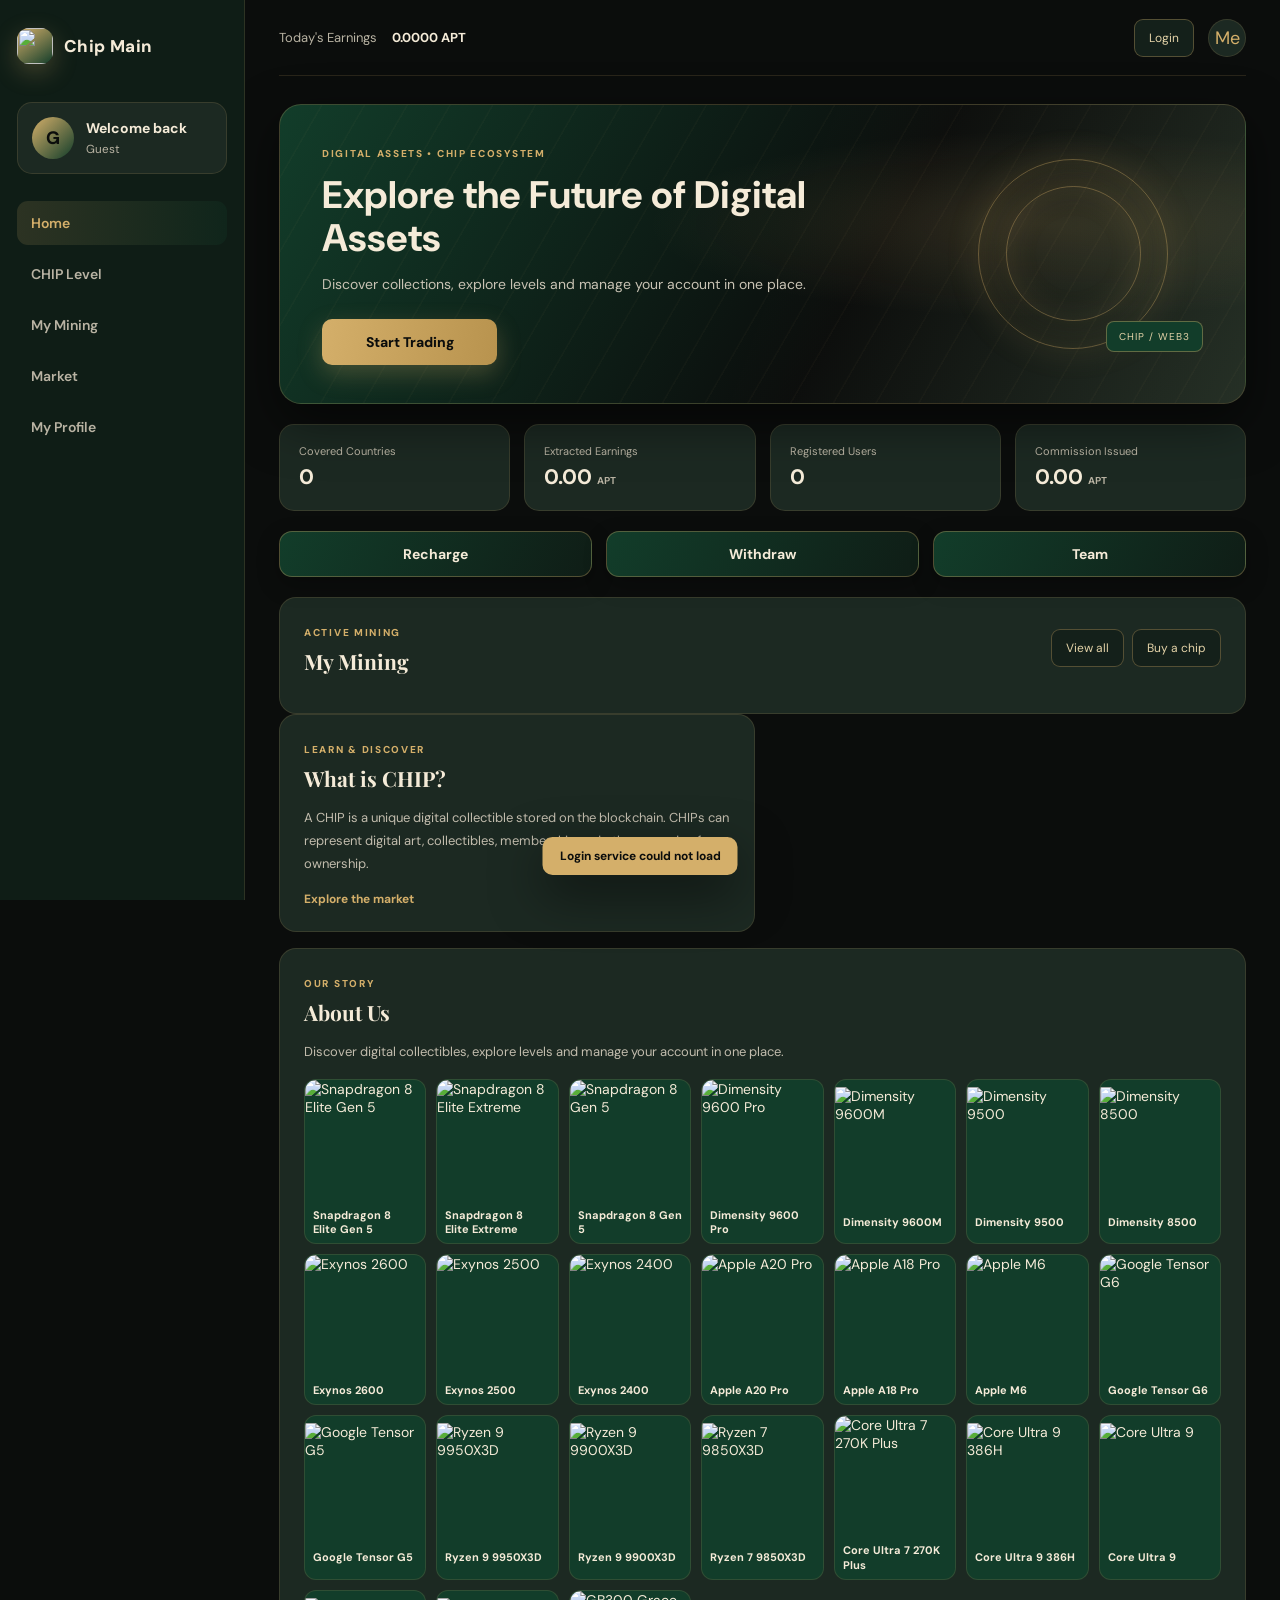
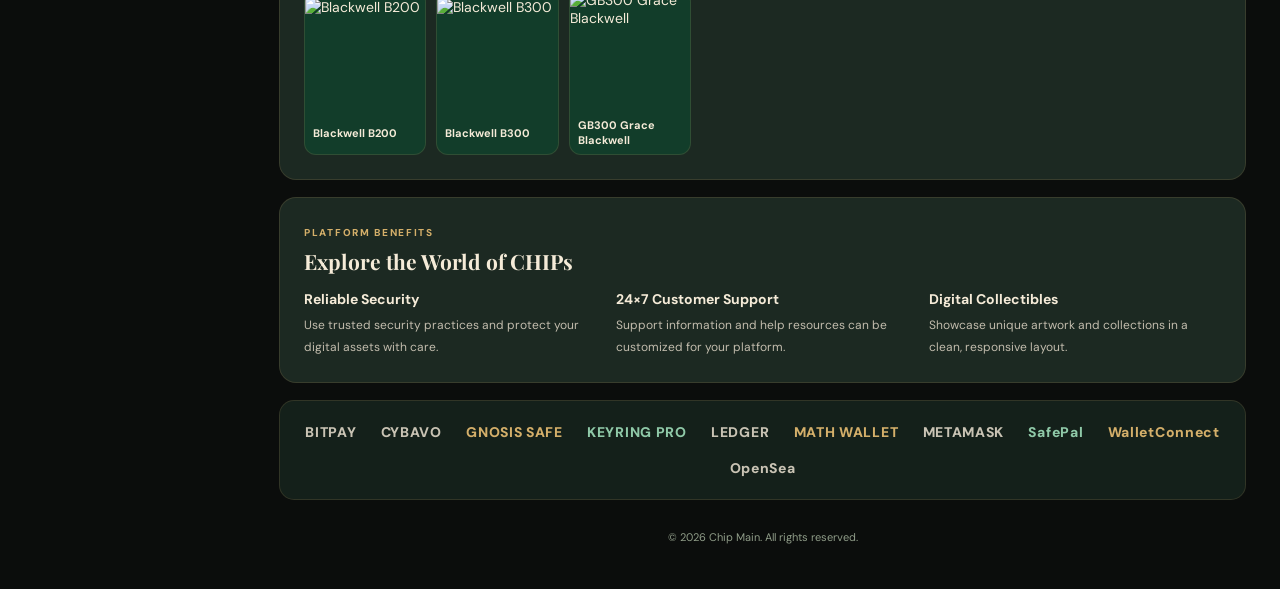
==== index.html @ ab49018a "Add files via upload" ====
<!DOCTYPE html>
<html lang="en">
<head>
  <meta charset="UTF-8">
  <meta name="viewport" content="width=device-width, initial-scale=1.0">
  <meta name="theme-color" content="#0B0D0C">
  <title>Chip Main — Chip Dashboard</title>
  <link rel="icon" type="image/jpeg" href="assets/logo.jpg">
  <link rel="apple-touch-icon" href="assets/logo.jpg">
  <link rel="stylesheet" href="style.css">
</head>
<body>
  <div id="loginView" class="login-screen hidden">
    <button class="theme-toggle" id="closeLogin" aria-label="Close" style="width:auto;padding:0 16px;font-size:14px;font-weight:700">Close</button>
    <div class="login-card">
      <div class="brand-mark"><img src="assets/logo.jpg" alt="Chip Main"></div>
      <p class="eyebrow">WELCOME TO</p>
      <h1>Chip Main</h1>
      <p class="login-subtitle" id="authSubtitle">Sign in to continue</p>
      <p id="authMsg" class="auth-msg"></p>
      <div class="auth-tabs"><button type="button" class="auth-tab active" data-auth="email">Email</button><button type="button" class="auth-tab" data-auth="phone">Phone</button></div>
      <label class="field" id="refField" hidden><input id="refCode" placeholder="Referral code (required to sign up)" maxlength="12" autocapitalize="characters" autocomplete="off"></label>
      <form id="emailForm">
        <label class="field" id="nameField" hidden><input id="regName" placeholder="Your name" autocomplete="name" maxlength="40"></label>
        <label class="field"><input id="email" type="email" placeholder="Email" autocomplete="email" required></label>
        <label class="field"><input id="password" type="password" placeholder="Password" autocomplete="current-password" minlength="6" required><button type="button" class="show-pass" id="showPass">Show</button></label>
        <div class="login-options"><label><input type="checkbox" id="remember" checked> Remember Me</label><a href="#" id="forgotLink">Forgot Password?</a></div>
        <button class="login-submit" type="submit" id="emailSubmit">Login</button>
        <p class="auth-switch"><span id="switchText">New here?</span> <a href="#" id="switchMode">Create account</a></p>
      </form>
      <form id="phoneForm" class="hidden">
        <label class="field"><input id="phone" type="tel" placeholder="+8801XXXXXXXXX" autocomplete="tel" required></label>
        <label class="field hidden" id="codeField"><input id="otp" inputmode="numeric" maxlength="6" placeholder="6-digit code" autocomplete="one-time-code"></label>
        <button class="login-submit" type="submit" id="phoneSubmit">Send Code</button>
      </form>
      <div id="recaptcha"></div>
      <div class="or-line"><span>OR CONTINUE WITH</span></div>
      <div class="social-login"><button type="button" id="googleBtn" aria-label="Continue with Google" style="width:auto;padding:0 22px">G &nbsp;Google</button></div>
      <p class="login-footer">CHIPS • COMPANIES • TECH NEWS</p>
    </div>
  </div>

  <div id="app" class="app-shell">
    <aside class="sidebar">
      <a class="side-brand" href="#" data-page="home"><span class="brand-icon"><img src="assets/logo.jpg" alt=""></span><span data-edit="brand">Chip Main</span></a>
      <div class="side-user"><div class="avatar">A</div><div><b>Welcome back</b><small id="sideUser">Member</small></div></div>
      <nav class="side-nav">
        <button class="nav-link active" data-page="home">Home</button>
        <button class="nav-link" data-page="levels">CHIP Level</button>
        <button class="nav-link" data-page="mining">My Mining</button>
        <button class="nav-link" data-page="market">Market</button>
        <button class="nav-link" data-page="profile">My Profile</button>
        <button class="nav-link hidden" id="sideLogout">Log Out</button>
      </nav>
    </aside>

    <main class="main-area">
      <header class="topbar">
        <div class="mobile-brand"><span class="brand-icon"><img src="assets/logo.jpg" alt=""></span><b data-edit="brand">Chip Main</b></div>
        <div class="top-earning">Today's Earnings <strong id="topEarnings">0.0000 APT</strong></div>
        <div class="top-actions"><button class="outline-btn" id="topLogin">Login</button><button class="outline-btn hidden" id="topLogout">Logout</button><button class="icon-btn" id="topProfile" title="Profile">Me</button></div>
      </header>

      <section class="page active" id="page-home">
        <div class="hero-banner">
          <div class="hero-copy"><span class="eyebrow">DIGITAL ASSETS • CHIP ECOSYSTEM</span><h1 data-edit="heroTitle">Explore the Future of Digital Assets</h1><p data-edit="heroText">Discover collections, explore levels and manage your dashboard in one place.</p><button class="primary-btn" data-go="levels">Start Trading</button></div>
          <div class="hero-art"><div class="orb orb-one"></div><div class="orb orb-two"></div><span class="float-tag">CHIP / WEB3</span></div>
        </div>

        <div class="stats-grid">
          <article class="stat-card"><div><small>Covered Countries</small><strong data-edit="countries">0</strong></div></article>
          <article class="stat-card"><div><small>Extracted Earnings</small><strong>0.00 <small>APT</small></strong></div></article>
          <article class="stat-card"><div><small>Registered Users</small><strong data-edit="registered">0</strong></div></article>
          <article class="stat-card"><div><small>Commission Issued</small><strong>0.00 <small>APT</small></strong></div></article>
        </div>

        <div class="quick-actions">
          <button class="action-card" data-action="Recharge"><b>Recharge</b></button>
          <button class="action-card" data-action="Withdraw"><b>Withdraw</b></button>
          <button class="action-card" data-go="profile"><b>Team</b></button>
        </div>

        <div class="content-card"><div class="section-heading"><div><span class="eyebrow">ACTIVE MINING</span><h2>My Mining</h2></div><div style="display:flex;gap:8px"><button class="outline-btn" data-go="mining">View all</button><button class="outline-btn" data-go="levels">Buy a chip</button></div></div><div id="miningList" class="req-list"></div></div>

        <div class="info-grid">
          <article class="content-card"><div class="section-heading"><div><span class="eyebrow">LEARN & DISCOVER</span><h2>What is CHIP?</h2></div></div><p>A CHIP is a unique digital collectible stored on the blockchain. CHIPs can represent digital art, collectibles, membership and other records of ownership.</p><a class="text-link" href="#market" data-go="market">Explore the market</a></article>
          <article class="content-card about-card"><div class="section-heading"><div><span class="eyebrow">OUR STORY</span><h2>About Us</h2></div></div><p data-edit="aboutText">Discover digital collectibles, explore levels and manage your account in one place.</p><div class="chip-grid" id="chipGrid"></div></article>
        </div>

        <section class="content-card feature-section"><div class="section-heading"><div><span class="eyebrow">PLATFORM BENEFITS</span><h2>Explore the World of CHIPs</h2></div></div><div class="feature-grid"><div class="feature-item"><div><h3>Reliable Security</h3><p>Use trusted security practices and protect your digital assets with care.</p></div></div><div class="feature-item"><div><h3>24×7 Customer Support</h3><p>Support information and help resources can be customized for your platform.</p></div></div><div class="feature-item"><div><h3>Digital Collectibles</h3><p>Showcase unique artwork and collections in a clean, responsive layout.</p></div></div></div></section>
        <div class="partner-strip"><span>BITPAY</span><span>CYBAVO</span><span>GNOSIS SAFE</span><span>KEYRING PRO</span><span>LEDGER</span><span>MATH WALLET</span><span>METAMASK</span><span>SafePal</span><span>WalletConnect</span><span>OpenSea</span></div>
      </section>

      <section class="page" id="page-levels">
        <div class="page-title"><div><span class="eyebrow">COLLECT • UPGRADE • EXPLORE</span><h1>CHIP Level</h1></div><button class="outline-btn" id="copyAccount">Copy Account ID</button></div>
        <div class="balance-row"><div><small>Account Total</small><strong data-bind="total">0.00</strong><em>APT</em></div><div><small>Frozen Amount</small><strong data-bind="frozen">0.00</strong><em>APT</em></div><div><small>Today's Earnings</small><strong data-bind="todayEarnings">0.0000</strong><em>APT</em></div></div>
        <div class="level-list" id="levelList">
          <article class="level-card"><div class="level-info"><h2>Level 1</h2><p>Normal • 30.00 – 499.99 APT</p><a href="#" data-level="1">Click to enter</a></div></article>
          <article class="level-card"><div class="level-info"><h2>Level 2</h2><p>Rare • 500.00 – 4,999.99 APT</p><a href="#" data-level="2">Click to enter</a></div></article>
          <article class="level-card"><div class="level-info"><h2>Level 3</h2><p>Epic • 5,000.00 – 49,999.99 APT</p><a href="#" data-level="3">Click to enter</a></div></article>
          <article class="level-card"><div class="level-info"><h2>Level 4</h2><p>Mythic • 50,000.00 – 499,999.99 APT</p><a href="#" data-level="4">Click to enter</a></div></article>
          <article class="level-card"><div class="level-info"><h2>Level 5</h2><p>Legend • 500,000.00 – 99,999,999.99 APT</p><a href="#" data-level="5">Click to enter</a></div></article>
        </div>
      </section>

      <section class="page" id="page-level">
        <div class="page-title"><div><span class="eyebrow" id="levelEyebrow">CHIP LEVEL</span><h1 id="levelTitle">Level</h1></div><button class="outline-btn" id="levelBack">Back</button></div>
        <div class="content-card level-brief" id="levelBrief"></div>
        <div class="level-items" id="levelItems"></div>
      </section>

      <section class="page" id="page-item">
        <div class="page-title"><div><span class="eyebrow">CHIP DETAILS</span><h1 id="itemTitle">Item</h1></div><button class="outline-btn" id="itemBack">Back</button></div>
        <div id="itemBody"></div>
      </section>

      <section class="page" id="page-market">
        <div class="page-title"><div><span class="eyebrow">DISCOVER COLLECTIONS</span><h1>Chip Market</h1></div></div>
        <div class="market-tabs"><button class="tab-btn selected" data-tab="ranking">Overall Ranking</button><button class="tab-btn" data-tab="favorites">My Favorites <span id="favCount">0</span></button></div>
        <div class="table-wrap"><table><thead><tr><th>Rank</th><th>Chip</th><th>Name / Company</th><th>Category</th><th></th></tr></thead><tbody id="marketRows"></tbody></table></div>
      </section>

      <section class="page" id="page-tasks">
        <div class="page-title"><div><span class="eyebrow">DAILY ACTIVITY</span><h1>Tasks</h1></div></div>
        <div class="content-card task-summary"><div><small>Completed Tasks</small><strong id="taskCount">0 / 4</strong></div><div class="task-progress"><span id="taskProgress"></span></div></div>
        <div class="task-list">
          <article class="task-item"><div><b>Daily Check-in</b><small>Visit the platform today</small></div><button data-task="0">Claim</button></article>
          <article class="task-item"><div><b>Explore the Market</b><small>Browse CHIP collections</small></div><button data-task="1">Claim</button></article>
          <article class="task-item"><div><b>Invite a Friend</b><small>Share your referral page</small></div><button data-task="2">Claim</button></article>
          <article class="task-item"><div><b>Explore CHIP Levels</b><small>View available level cards</small></div><button data-task="3">Claim</button></article>
        </div>
      </section>

      <section class="page" id="page-withdraw">
        <div class="page-title"><div><span class="eyebrow">ACCOUNT ACTION</span><h1>Withdraw</h1></div></div>
        <p class="kyc-notice hidden" data-kyc-notice>Identity verification is required to recharge, withdraw, trade and use referrals. <a href="#" data-action="Verify">Verify now</a></p>
        <div class="content-card withdraw-card">
          <div class="withdraw-balance"><small>Withdrawable (profit)</small><strong><span data-bind="withdrawable">0.00</span> <em>APT</em></strong></div>
          <div class="balance-row" style="margin:14px 0 4px">
            <div><small>Recharge Amount</small><strong data-bind="recharge">0.00</strong><em>APT</em></div>
            <div><small>Withdraw Amount</small><strong data-bind="withdrawn">0.00</strong><em>APT</em></div>
            <div><small>Total Balance</small><strong data-bind="balance">0.00</strong><em>APT</em></div>
          </div>
          <label class="form-label">Amount (APT)</label>
          <div class="share-pick" id="wdPresets">
            <button type="button" class="share-opt" data-wd="10">10</button>
            <button type="button" class="share-opt" data-wd="30">30</button>
            <button type="button" class="share-opt" data-wd="50">50</button>
            <button type="button" class="share-opt" data-wd="100">100</button>
            <button type="button" class="share-opt" data-wd="200">200</button>
            <button type="button" class="share-opt" data-wd="500">500</button>
          </div>
          <label class="form-label">Payout method</label>
          <div class="term-pick two" id="wdMethods">
            <button type="button" class="term-opt selected" data-wd-method="instant"><b>Instant</b><small>3–5 hours • 15% fee</small></button>
            <button type="button" class="term-opt" data-wd-method="working"><b>Working Day</b><small>15 days • 7% fee</small></button>
          </div>
          <div class="wd-summary" id="wdSummary"></div>
          <label class="form-label" for="withdrawAddress">Wallet address</label>
          <input class="standard-input" id="withdrawAddress" type="text" placeholder="Enter wallet address">
          <label class="form-label" for="withdrawPin">Payment password</label>
          <input class="standard-input" id="withdrawPin" type="password" inputmode="numeric" maxlength="6" placeholder="Payment password">
          <button class="primary-btn full-btn" id="withdrawPreview">Submit Withdrawal Request</button>
          <p class="form-hint" id="withdrawHint">Withdrawals are reviewed before they are sent.</p>
        </div>
        <div class="content-card" style="margin-top:14px"><h2>Recent Requests</h2><div id="withdrawList" class="req-list"></div></div>
      </section>

      <section class="page" id="page-friends">
        <div class="page-title"><div><span class="eyebrow">COMMUNITY</span><h1>Friends</h1></div></div>
        <p class="kyc-notice hidden" data-kyc-notice>Identity verification is required to recharge, withdraw, trade and use referrals. <a href="#" data-action="Verify">Verify now</a></p>
        <div class="content-card referral-card"><h2>Invite your friends</h2><p>Share your referral code and keep your community connected.</p><div class="referral-code"><strong id="referralCode">—</strong><button id="copyReferral">Copy</button></div></div>
        <div class="stats-grid friends-stats"><article class="stat-card"><div><small>Total Friends</small><strong data-bind="friendCount">0</strong></div></article><article class="stat-card"><div><small>Team Revenue</small><strong><span data-bind="inviteRevenue">0.00</span> <small>APT</small></strong></div></article></div>
        <div class="content-card"><h2>My Team</h2><div id="teamList" class="req-list"></div></div>
      </section>

      <section class="page" id="page-profile">
        <div class="page-title"><div><span class="eyebrow">ACCOUNT CENTER</span><h1>My Profile</h1></div><button class="outline-btn" data-action="Edit Profile">Edit Profile</button></div>
        <div class="profile-banner"><div class="profile-avatar">A</div><div><h2 id="profileName">Chip Main</h2><p>Member ID: <b id="accountId">—</b> <button class="copy-mini" id="copyId">Copy</button></p><span class="member-tag" id="memberTag">UNVERIFIED</span></div></div>
        <div class="profile-balance"><div><small>Total Funds</small><strong><span data-bind="total">0.00</span> <em>APT</em></strong></div><div><small>Available Amount</small><strong><span data-bind="withdrawable">0.00</span> <em>APT</em></strong></div><div><small>Frozen Amount</small><strong><span data-bind="frozen">0.00</span> <em>APT</em></strong></div></div>
        <div class="revenue-grid"><div class="revenue-card pink"><small>Total Revenue</small><strong><span data-bind="totalRevenue">0.00</span> APT</strong></div><div class="revenue-card blue"><small>Invitation Revenue</small><strong><span data-bind="inviteRevenue">0.00</span> APT</strong></div><div class="revenue-card violet"><small>Today's Earnings</small><strong><span data-bind="todayEarnings">0.0000</span> APT</strong></div><div class="revenue-card teal"><small>CHIPs are continuously earning</small><strong>0 CHIPs</strong></div></div>
        <div class="profile-menu">
          <button data-action="Verify" id="verifyBtn">Verify Identity <small class="vtag none" id="verifyTag">Not verified</small></button>
          <button id="loginBtn">Login / Sign Up</button>
          <button id="logoutBtn" class="hidden">Log Out</button>
          <button data-action="History">History</button>
          <button data-action="Spin the Wheel">Spin the Wheel</button><button data-action="Sign In Task">Sign In Task</button><button data-action="Points Mall">Points Mall</button><button data-action="Announcement">Announcement</button><button data-action="Shipping Address">Shipping Address</button><button data-action="Language">Language</button><button data-action="Recommend & Share">Recommend & Share</button><button data-action="Team">Team</button><button data-action="Message">Message</button><button data-action="Change Password">Change Password</button><button data-action="Change Payment Password">Change Payment Password</button>
        </div>
      </section>
      <section class="page" id="page-chip">
        <div class="page-title"><div><span class="eyebrow">CHIP DETAILS</span><h1 id="chipTitle">Chip</h1></div><button class="outline-btn" id="chipBack">Back</button></div>
        <div class="content-card chip-detail" id="chipDetail"></div>
      </section>
      <section class="page" id="page-mining">
        <div class="page-title"><div><span class="eyebrow">SHARES • MINING • PROGRESS</span><h1>My Mining</h1></div><button class="outline-btn" data-go="levels">Buy shares</button></div>
        <div class="mine-stats stats-grid"><article class="stat-card"><div><small>Active</small><strong id="mineActive">0</strong></div></article><article class="stat-card"><div><small>Total Shares</small><strong id="mineShares">0.00</strong></div></article><article class="stat-card"><div><small>Total Profit</small><strong><span id="mineProfit">0.00</span> <small>APT</small></strong></div></article></div>
        <div id="miningPageList" class="req-list"></div>
      </section>
      <section class="page" id="page-history">
        <div class="page-title"><div><span class="eyebrow">ACCOUNT ACTIVITY</span><h1>History</h1></div></div>
        <div class="market-tabs">
          <button class="tab-btn selected" data-hist="recharge">Recharge</button>
          <button class="tab-btn" data-hist="profit">Profit</button>
          <button class="tab-btn" data-hist="withdraw">Withdraw</button>
          <button class="tab-btn" data-hist="others">Others</button>
        </div>
        <div class="content-card" style="border-radius:0 0 14px 14px"><div id="historyList" class="req-list"></div></div>
      </section>
      <footer class="site-footer">© <span id="year"></span> <span data-edit="brand">Chip Main</span>. All rights reserved.</footer>
    </main>
  </div>

  <nav class="mobile-nav">
    <button class="active" data-page="home"><i data-lucide="pickaxe"></i><small>Mining</small></button>
    <button data-page="withdraw"><i data-lucide="wallet"></i><small>Withdraw</small></button>
    <button data-page="friends"><i data-lucide="users"></i><small>Friends</small></button>
    <button data-page="market"><i data-lucide="trophy"></i><small>Rank</small></button>
    <button data-page="profile"><i data-lucide="user-round"></i><small>Profile</small></button>
  </nav>
  <div id="sheet" class="sheet hidden"><div class="sheet-card"><div class="sheet-head"><h2 id="sheetTitle"></h2><button id="sheetClose" aria-label="Close" style="width:auto;padding:0 12px;font-size:12px;font-weight:700">Close</button></div><div id="sheetBody"></div></div></div>
  <div id="toast" class="toast"></div>
  <script src="https://unpkg.com/lucide@0.468.0/dist/umd/lucide.min.js"></script>
  <script type="module" src="app.js"></script>
</body>
</html>
---- style.css ----
@import url('https://fonts.googleapis.com/css2?family=DM+Sans:wght@400;500;600;700;800&family=Playfair+Display:wght@600;700;800&display=swap');
:root{--bg:#0B0D0C;--panel:#1C2922;--panel2:#123D2A;--line:rgba(212,175,106,.15);--text:#F5EBD8;--muted:#b9b3a3;--cyan:#D4AF6A;--blue:#D4AF6A;--purple:#D4AF6A;--gold:#D4AF6A;--gold2:#b8934e;--cream:#F5EBD8;--sand:#E8E2D5;--shadow:0 18px 50px rgba(0,0,0,.5)}
*{box-sizing:border-box}html{scroll-behavior:smooth}body{margin:0;background:var(--bg);color:var(--text);font-family:'DM Sans',Arial,sans-serif;font-size:14px}button,input{font:inherit}button{cursor:pointer;color:inherit}.hidden{display:none!important}.app-shell{min-height:100vh}.sidebar{position:fixed;inset:0 auto 0 0;width:245px;background:#0F1D16;border-right:1px solid var(--line);padding:28px 17px;display:flex;flex-direction:column;z-index:10}.side-brand,.mobile-brand{display:flex;align-items:center;gap:11px;font-weight:800;font-size:17px;letter-spacing:.4px;text-decoration:none;color:#F5EBD8}.brand-icon{width:36px;height:36px;border-radius:12px;display:grid;place-items:center;background:linear-gradient(145deg,#D4AF6A,#123D2A);box-shadow:0 8px 24px #d4af6a44;font-size:21px;color:#0B0D0C}.side-user{display:flex;align-items:center;gap:12px;margin:38px 0 27px;padding:14px;background:var(--panel);border:1px solid var(--line);border-radius:15px}.avatar,.profile-avatar{width:42px;height:42px;display:grid;place-items:center;border-radius:50%;background:linear-gradient(135deg,#D4AF6A,#123D2A);font-size:18px;font-weight:800;color:#0B0D0C}.side-user b,.side-user small{display:block}.side-user small{color:var(--muted);margin-top:4px}.side-nav{display:grid;gap:7px}.nav-link{border:0;background:transparent;text-align:left;padding:13px 14px;border-radius:11px;color:var(--muted);display:flex;align-items:center;gap:13px;font-weight:600}.nav-link span{font-size:21px;width:24px;text-align:center}.nav-link.active,.nav-link:hover{background:linear-gradient(90deg,#d4af6a26,#123d2a40);color:#D4AF6A}.sidebar-bottom{margin-top:auto;color:#8f9c88;font-size:12px;padding:14px 5px}.status-dot{display:inline-block;width:8px;height:8px;border-radius:50%;background:#28d99b;margin-right:7px;box-shadow:0 0 12px #28d99b}
.main-area{margin-left:245px;min-height:100vh;padding:0 34px 35px;max-width:1600px}.topbar{height:76px;display:flex;align-items:center;justify-content:space-between;border-bottom:1px solid var(--line);margin-bottom:28px}.top-earning{color:var(--muted);font-size:13px}.top-earning strong{color:#F5EBD8;margin-left:12px}.top-actions{display:flex;align-items:center;gap:14px}.demo-pill,.member-tag{font-size:10px;letter-spacing:1.2px;font-weight:800;padding:7px 10px;border-radius:20px;color:#D4AF6A;background:#d4af6a1c;border:1px solid #d4af6a44}.icon-btn{border:1px solid var(--line);background:var(--panel);width:38px;height:38px;border-radius:50%;font-size:18px;color:#D4AF6A}.mobile-brand{display:none}.page{display:none;animation:fade .25s ease}.page.active{display:block}@keyframes fade{from{opacity:.5;transform:translateY(5px)}to{opacity:1;transform:none}}
.hero-banner{position:relative;overflow:hidden;min-height:280px;padding:38px 42px;border:1px solid #d4af6a3a;border-radius:22px;background:radial-gradient(ellipse at 80% 40%,#d4af6a26,transparent 37%),linear-gradient(120deg,#123D2A,#0B0D0C 60%,#1C2922);display:flex;align-items:center;justify-content:space-between;box-shadow:var(--shadow)}.hero-banner:after{content:"";position:absolute;inset:0;background:linear-gradient(110deg,transparent 50%,#d4af6a0d),repeating-linear-gradient(120deg,transparent 0 35px,#d4af6a08 36px 37px);pointer-events:none}.hero-copy{position:relative;z-index:2;max-width:590px}.eyebrow{font-size:10px;letter-spacing:1.7px;color:#D4AF6A;font-weight:800}.hero-copy h1{font-size:clamp(27px,3vw,42px);line-height:1.13;margin:13px 0 12px;max-width:540px;color:#F5EBD8}.hero-copy p{color:#c9c3b4;max-width:510px;line-height:1.7;margin:0 0 22px}.primary-btn{border:0;border-radius:10px;background:linear-gradient(100deg,#D4AF6A,#b8934e);color:#0B0D0C;padding:14px 24px;min-width:175px;font-weight:800;box-shadow:0 9px 25px #d4af6a44}.primary-btn span{margin-left:18px}.hero-art{width:260px;height:220px;position:relative;display:grid;place-items:center;z-index:1}.orb{position:absolute;border:1px solid #d4af6a66;border-radius:50%;box-shadow:0 0 35px #d4af6a22,inset 0 0 30px #d4af6a22}.orb-one{width:190px;height:190px}.orb-two{width:135px;height:135px}.hero-cube{width:95px;height:95px;display:grid;place-items:center;font-size:70px;color:#e8d3a0;text-shadow:0 0 30px #d4af6a;transform:rotate(-15deg)}.float-tag{position:absolute;right:0;bottom:12px;background:#123D2A;border:1px solid #d4af6a66;border-radius:8px;padding:8px 12px;color:#e4d3a8;font-size:10px;letter-spacing:1px}
.stats-grid{display:grid;grid-template-columns:repeat(4,1fr);gap:14px;margin:20px 0}.stat-card{display:flex;align-items:center;gap:14px;padding:19px;background:var(--panel);border:1px solid var(--line);border-radius:15px}.stat-icon{width:42px;height:42px;border-radius:13px;display:grid;place-items:center;font-size:23px;background:#d4af6a1b;color:#D4AF6A}.stat-icon.purple{background:#123d2a66;color:#8fc9a8}.stat-icon.blue{background:#d4af6a26;color:#e0c586}.stat-icon.orange{background:#1c2922;color:#e8d3a0}.stat-card small{display:block;color:var(--muted);font-size:11px}.stat-card strong{display:block;font-size:21px;margin-top:5px;color:#F5EBD8}.stat-card strong small{display:inline;color:var(--muted);font-size:10px}
.quick-actions{display:grid;grid-template-columns:repeat(3,1fr);gap:14px;margin-bottom:20px}.action-card{border:1px solid #d4af6a55;border-radius:13px;background:linear-gradient(115deg,#123D2A,#0F1D16);padding:13px;display:flex;align-items:center;justify-content:center;gap:10px;box-shadow:0 8px 22px #00000044;color:#F5EBD8}.action-card span{font-size:22px;color:#D4AF6A}.action-card:hover,.primary-btn:hover{filter:brightness(1.1);transform:translateY(-1px)}
.info-grid{display:grid;grid-template-columns:1fr 1fr;gap:16px}.content-card{background:var(--panel);border:1px solid var(--line);border-radius:17px;padding:24px}.section-heading{display:flex;align-items:center;justify-content:space-between;margin-bottom:14px}.section-heading h2{font-family:'Playfair Display',serif;font-size:21px;margin:7px 0 0;color:#F5EBD8}.heading-icon{width:39px;height:39px;border-radius:12px;background:#d4af6a1a;color:#D4AF6A;display:grid;place-items:center;font-size:22px}.content-card p{color:#c2bcad;line-height:1.8;margin:0 0 13px;font-size:13px}.text-link{color:#D4AF6A;text-decoration:none;font-weight:700;font-size:12px}.mini-gallery{display:grid;grid-template-columns:repeat(4,1fr);gap:7px;margin-top:17px}.gallery-tile{height:62px;border-radius:9px;display:grid;place-items:center;font-size:10px;font-weight:800;letter-spacing:1px;background:linear-gradient(135deg,#123D2A,#D4AF6A);color:#0B0D0C}.tile-b{background:linear-gradient(135deg,#D4AF6A,#123D2A)}.tile-c{background:linear-gradient(135deg,#e8d3a0,#b8934e)}.tile-d{background:linear-gradient(135deg,#28d99b,#123D2A)}
.feature-section{margin-top:17px}.feature-grid{display:grid;grid-template-columns:repeat(3,1fr);gap:20px}.feature-item{display:flex;gap:13px}.feature-item>span{flex:0 0 38px;height:38px;border-radius:12px;display:grid;place-items:center;background:#d4af6a1c;color:#D4AF6A;font-size:20px}.feature-item h3{margin:1px 0 7px;font-size:14px;color:#F5EBD8}.feature-item p{font-size:12px;margin:0}.partner-strip{margin-top:17px;padding:22px;background:#14201A;border:1px solid var(--line);border-radius:15px;display:flex;justify-content:space-around;align-items:center;gap:18px;flex-wrap:wrap;color:#c9c3b4;font-size:14px;font-weight:800;letter-spacing:.7px}.partner-strip span:nth-child(3n){color:#D4AF6A}.partner-strip span:nth-child(4n){color:#8fc9a8}
.page-title{display:flex;align-items:center;justify-content:space-between;margin:7px 0 22px}.page-title h1{font-family:'Playfair Display',serif;font-size:30px;margin:6px 0 0;color:#F5EBD8}.outline-btn{border:1px solid #d4af6a55;background:#14201A;color:#e4d3a8;padding:10px 14px;border-radius:9px;font-size:12px}.balance-row{display:grid;grid-template-columns:repeat(3,1fr);background:var(--panel);border:1px solid var(--line);border-radius:16px;padding:22px;margin-bottom:18px;text-align:center}.balance-row>div+div{border-left:1px solid var(--line)}.balance-row small,.profile-balance small{display:block;color:var(--muted);font-size:12px;margin-bottom:8px}.balance-row strong{font-size:22px;display:block;color:#F5EBD8}.balance-row em,.profile-balance em{font-style:normal;font-size:10px;color:#a99b7d;margin-left:4px}.level-list{display:grid;gap:13px}.level-card{display:flex;align-items:center;gap:17px;padding:15px 19px;border:1px solid #d4af6a33;border-radius:17px;background:radial-gradient(ellipse at 90% 50%,#d4af6a1a,transparent 50%),linear-gradient(115deg,#1C2922,#0F1D16);min-height:112px;position:relative;overflow:hidden}.level-card:after{content:"";position:absolute;inset:0;background:repeating-radial-gradient(ellipse at 90% 50%,transparent 0 8px,#d4af6a09 9px 10px);pointer-events:none}.level-thumb{width:75px;height:75px;border-radius:13px;display:grid;place-items:center;font-size:34px;flex:0 0 75px;background:linear-gradient(135deg,#e8d3a0,#b8934e)}.thumb-two{background:linear-gradient(135deg,#8fc9a8,#123D2A)}.thumb-three{background:linear-gradient(135deg,#e8d3a0,#123D2A)}.thumb-four{background:linear-gradient(135deg,#b8934e,#0F1D16)}.thumb-five{background:linear-gradient(135deg,#D4AF6A,#123D2A)}.level-info{position:relative;z-index:1}.level-info h2{font-family:'Playfair Display',serif;font-size:19px;margin:0 0 5px;color:#F5EBD8}.level-info p{color:#c2bcad;font-size:12px;margin:0 0 7px}.level-info a{color:#D4AF6A;text-decoration:none;font-size:11px}.level-medal{margin-left:auto;margin-right:10px;width:38px;height:38px;border:2px solid #d4af6a66;border-radius:50%;display:grid;place-items:center;color:#D4AF6A;font-size:22px;box-shadow:0 0 15px #d4af6a22;position:relative;z-index:1}
.market-tabs{display:flex;gap:8px;border-bottom:1px solid var(--line);margin-bottom:0}.tab-btn{border:0;background:transparent;padding:14px 18px;color:#a99b7d;border-bottom:2px solid transparent}.tab-btn.selected{color:#D4AF6A;border-color:#D4AF6A}.tab-btn span{font-size:10px;background:#14201A;padding:3px 6px;border-radius:8px;margin-left:5px;color:#e4d3a8}.table-wrap{overflow-x:auto;background:#14201A;border:1px solid var(--line);border-top:0;border-radius:0 0 14px 14px}table{width:100%;border-collapse:collapse;min-width:650px}th{text-align:left;background:#1C2922;color:#e4d3a8;font-weight:500;font-size:12px;padding:14px 16px}td{padding:13px 16px;border-bottom:1px solid var(--line);font-size:12px;color:#E8E2D5}tbody tr:last-child td{border-bottom:0}.collection-cell{display:flex;align-items:center;gap:12px}.collection-art{width:44px;height:44px;border-radius:9px;display:grid;place-items:center;font-size:21px;background:linear-gradient(135deg,#123D2A,#D4AF6A)}.collection-name{font-weight:700;color:#F5EBD8}.floor-price{display:block;color:#a99b7d;font-size:11px;margin-top:4px}.favorite{border:0;background:transparent;color:#D4AF6A;font-size:12px;font-weight:700}.table-note{color:#8f9c88;font-size:11px}
.profile-banner{display:flex;align-items:center;gap:17px;padding:22px;background:linear-gradient(110deg,#123D2A,#1C2922);border:1px solid var(--line);border-radius:17px}.profile-avatar{width:62px;height:62px;font-size:25px}.profile-banner h2{margin:0 0 7px;font-family:'Playfair Display',serif;color:#F5EBD8}.profile-banner p{margin:0 0 9px;color:#c2bcad;font-size:12px}.copy-mini{border:0;background:#D4AF6A;color:#0B0D0C;border-radius:5px;padding:4px 7px;font-size:10px;margin-left:5px}.profile-balance{display:grid;grid-template-columns:repeat(3,1fr);gap:12px;margin:15px 0}.profile-balance>div{padding:18px;background:var(--panel);border:1px solid var(--line);border-radius:13px}.profile-balance strong{font-size:18px;color:#F5EBD8}.revenue-grid{display:grid;grid-template-columns:repeat(4,1fr);gap:12px;margin-bottom:18px}.revenue-card{padding:17px;border-radius:13px;min-height:90px;display:flex;flex-direction:column;justify-content:space-between;color:#123D2A}.revenue-card small{font-size:11px}.revenue-card strong{font-size:15px}.pink{background:#e8d3a0}.blue{background:#8fc9a8}.violet{background:#D4AF6A}.teal{background:#E8E2D5}.profile-menu{background:#14201A;border:1px solid var(--line);border-radius:15px;overflow:hidden}.profile-menu button{width:100%;display:flex;align-items:center;gap:14px;text-align:left;padding:15px 18px;background:transparent;border:0;border-bottom:1px solid var(--line);color:#F5EBD8}.profile-menu button:last-child{border-bottom:0}.profile-menu button span{font-size:20px;color:#D4AF6A;width:25px}.profile-menu button b{margin-left:auto;font-size:22px;color:#a99b7d;font-weight:400}.profile-menu button:hover{background:#1C2922}.site-footer{text-align:center;color:#8f9c88;font-size:11px;padding:30px 0 10px}
.mobile-nav{display:none}.toast{position:fixed;left:50%;bottom:25px;transform:translate(-50%,20px);opacity:0;pointer-events:none;background:#D4AF6A;color:#0B0D0C;padding:11px 17px;border-radius:10px;box-shadow:var(--shadow);font-weight:700;font-size:12px;transition:.25s;z-index:50}.toast.show{opacity:1;transform:translate(-50%,0)}
/* Login page */
.login-screen{min-height:100vh;padding:35px 18px;display:grid;place-items:center;background:radial-gradient(circle at 15% 10%,#123D2A,transparent 30%),radial-gradient(circle at 90% 90%,#1C2922,transparent 28%),linear-gradient(135deg,#0B0D0C,#0F1D16);color:#F5EBD8;position:relative;overflow:hidden}.login-screen:before,.login-screen:after{content:"";position:absolute;width:280px;height:280px;border:2px solid #d4af6a22;border-radius:50%;box-shadow:0 10px 35px #d4af6a22;pointer-events:none}.login-screen:before{top:-150px;left:-100px}.login-screen:after{bottom:-180px;right:-110px}.theme-toggle{position:absolute;right:28px;top:25px;border:1px solid var(--line);border-radius:16px;width:48px;height:48px;background:#14201A;box-shadow:0 6px 18px #00000055;color:#D4AF6A;font-size:22px}.login-card{position:relative;z-index:1;width:min(100%,470px);padding:28px 36px 25px;text-align:center}.brand-mark{width:112px;height:112px;margin:0 auto 20px;border-radius:34px;display:grid;place-items:center;background:linear-gradient(145deg,#123D2A,#0B0D0C);border:1px solid #d4af6a55;box-shadow:0 14px 32px #00000066,inset 0 0 30px #d4af6a22;color:#D4AF6A;font-size:66px}.login-card .eyebrow{color:#D4AF6A}.login-card h1{font-size:34px;letter-spacing:-1px;margin:8px 0 4px;color:#F5EBD8}.login-subtitle{letter-spacing:4px;text-transform:uppercase;color:#a99b7d;font-size:11px;margin:0 0 30px}.field{height:58px;display:flex;align-items:center;gap:13px;padding:0 17px;margin:13px 0;border-radius:17px;background:#14201A;border:1px solid var(--line);color:#a99b7d}.field>span{font-size:22px}.field input{width:100%;border:0;outline:0;background:transparent;color:#F5EBD8;font-size:14px}.field input::placeholder{color:#8f9c88}.show-pass{border:0;background:transparent;color:#a99b7d}.login-options{display:flex;justify-content:space-between;align-items:center;font-size:11px;color:#c2bcad;margin:17px 2px 22px}.login-options a{color:#D4AF6A;text-decoration:none;font-weight:700}.login-submit{width:100%;height:59px;border:1px solid #d4af6a88;border-radius:18px;background:linear-gradient(110deg,#D4AF6A,#b8934e);color:#0B0D0C;font-size:17px;font-weight:800;box-shadow:0 12px 25px #d4af6a44}.login-submit span{float:right;font-size:22px;margin-right:12px}.or-line{display:flex;align-items:center;gap:12px;margin:27px 0;color:#8f9c88;font-size:10px;letter-spacing:3px}.or-line:before,.or-line:after{content:"";height:1px;background:#d4af6a33;flex:1}.social-login{display:flex;justify-content:center;gap:17px}.social-login button{border:1px solid var(--line);border-radius:19px;background:#14201A;color:#D4AF6A;font-weight:800}.login-footer{margin:38px 0 8px;color:#8f9c88;font-size:10px;letter-spacing:3px;font-weight:700}.demo-note{font-size:10px;color:#8f9c88}
body.light{--bg:#F5EBD8;--panel:#E8E2D5;--panel2:#fff;--text:#123D2A;--muted:#6f7060;--line:rgba(18,61,42,.16)}body.light .sidebar{background:#E8E2D5}body.light .side-brand,body.light .nav-link{color:#123D2A}body.light .top-earning strong,body.light .stat-card strong{color:#123D2A}body.light .hero-banner,body.light .level-card{color:#F5EBD8}
@media(max-width:1100px){.main-area{padding-left:23px;padding-right:23px}.sidebar{width:215px}.main-area{margin-left:215px}.stats-grid{grid-template-columns:repeat(2,1fr)}.revenue-grid{grid-template-columns:repeat(2,1fr)}}
@media(max-width:720px){.sidebar{display:none}.main-area{margin:0;padding:0 15px 90px}.topbar{height:49px;margin:0 -15px 16px;padding:0 13px;background:#0F1D16;border:0;position:sticky;top:0;z-index:8}.mobile-brand{display:flex;font-size:12px;gap:7px}.mobile-brand .brand-icon{width:27px;height:27px;border-radius:9px;font-size:16px}.top-earning{font-size:10px}.top-earning strong{margin-left:5px}.top-actions{gap:6px}.demo-pill{font-size:8px;padding:5px 7px}.icon-btn{width:30px;height:30px;font-size:14px}.hero-banner{min-height:260px;padding:25px 21px;border-radius:15px}.hero-copy{max-width:100%}.hero-copy h1{font-size:27px;max-width:330px}.hero-copy p{font-size:12px;max-width:300px}.hero-art{position:absolute;right:-90px;bottom:-45px;opacity:.35}.primary-btn{padding:12px 17px;min-width:155px;font-size:12px}.stats-grid{gap:9px;margin:13px 0}.stat-card{padding:12px 10px;gap:9px;border-radius:12px}.stat-icon{width:33px;height:33px;font-size:18px;border-radius:10px}.stat-card small{font-size:9px}.stat-card strong{font-size:16px}.quick-actions{gap:8px;margin-bottom:13px}.action-card{padding:11px 5px;gap:5px;font-size:11px}.action-card span{font-size:17px}.info-grid{grid-template-columns:1fr;gap:11px}.content-card{padding:17px;border-radius:14px}.section-heading h2{font-size:18px}.content-card p{font-size:12px}.mini-gallery{gap:5px}.gallery-tile{height:54px;font-size:8px}.feature-section{margin-top:12px}.feature-grid{grid-template-columns:1fr;gap:15px}.partner-strip{padding:17px 10px;gap:14px;font-size:11px}.page-title{margin:17px 0}.page-title h1{font-size:25px}.outline-btn{font-size:10px;padding:9px}.balance-row{padding:16px 7px}.balance-row small{font-size:9px}.balance-row strong{font-size:17px}.balance-row em{font-size:8px}.level-card{padding:12px;gap:12px;min-height:92px}.level-thumb{width:58px;height:58px;flex-basis:58px;font-size:27px}.level-info h2{font-size:16px}.level-info p{font-size:10px}.level-info a{font-size:10px}.level-medal{width:30px;height:30px;margin-right:0}.market-tabs{margin:0 -15px;padding:0 15px}.tab-btn{font-size:12px;padding:13px 10px}.table-wrap{margin:0 -15px;border-radius:0}th,td{padding:12px 10px}.profile-banner{padding:16px}.profile-avatar{width:52px;height:52px}.profile-banner h2{font-size:16px}.profile-balance{gap:7px}.profile-balance>div{padding:12px 9px}.profile-balance small{font-size:9px}.profile-balance strong{font-size:13px}.revenue-grid{gap:8px}.revenue-card{min-height:78px;padding:13px}.revenue-card strong{font-size:12px}.profile-menu{margin:0 -3px}.profile-menu button{padding:14px;font-size:12px}.mobile-nav{position:fixed;bottom:0;left:0;right:0;height:66px;background:#0F1D16;border-top:1px solid #d4af6a22;display:grid;grid-template-columns:repeat(4,1fr);z-index:20;padding-bottom:env(safe-area-inset-bottom)}.mobile-nav button{border:0;background:transparent;color:#c2bcad;display:flex;flex-direction:column;align-items:center;justify-content:center;gap:2px}.mobile-nav button span{font-size:23px;line-height:1}.mobile-nav button small{font-size:9px;color:#8f9c88}.mobile-nav button.active{color:#D4AF6A}.mobile-nav button.active small{color:#D4AF6A}.site-footer{font-size:9px}.login-card{padding:22px 8px}.brand-mark{width:90px;height:90px;font-size:52px}.login-card h1{font-size:29px}}
@media(max-width:380px){.top-earning{font-size:9px}.top-earning strong{font-size:9px}.stats-grid{grid-template-columns:repeat(2,1fr)}.stat-card strong{font-size:14px}.level-medal{display:none}}
/* Chip Level + item detail */
.level-brief{margin-bottom:16px}.level-brief-row{display:flex;gap:26px;flex-wrap:wrap;margin-bottom:14px}.level-brief-row small{display:block;color:var(--muted);font-size:11px;margin-bottom:4px}.level-brief-row strong{font-size:15px;color:#F5EBD8}.term-title{font-size:14px;margin:6px 0 8px;color:#F5EBD8;font-family:'DM Sans',sans-serif}.term-list{display:grid;gap:8px;margin:0 0 6px}.term-list>div{display:flex;justify-content:space-between;gap:12px;padding:11px 14px;background:var(--panel2);border:1px solid var(--line);border-radius:11px}.term-list span{color:var(--muted);font-size:12px}.term-list b{color:var(--gold);font-size:13px}
.level-items{display:grid;grid-template-columns:repeat(auto-fill,minmax(150px,1fr));gap:12px;margin-top:14px}.level-item{display:flex;flex-direction:column;gap:6px;padding:10px;background:var(--panel2);border:1px solid var(--line);border-radius:14px;color:var(--text);text-align:left;cursor:pointer;font:inherit;transition:.15s}.level-item:hover{filter:brightness(1.12);transform:translateY(-2px)}.level-item img{width:100%;aspect-ratio:1;object-fit:cover;border-radius:10px;background:#000;margin-bottom:2px}.level-item b{font-size:13px;line-height:1.3;color:#F5EBD8}.level-item small{color:var(--muted);font-size:11px}.level-item strong{color:var(--gold);font-size:12px;margin-top:auto}
.item-detail{display:grid;gap:18px}.item-img{width:100%;max-height:320px;object-fit:cover;border-radius:16px;background:#000;border:1px solid var(--line)}.item-info h2{font-family:'Playfair Display',serif;font-size:24px;margin:8px 0 14px;color:#F5EBD8}.item-price{display:flex;justify-content:space-between;align-items:center;gap:12px;padding:14px 16px;background:var(--panel2);border:1px solid var(--line);border-radius:13px;margin-bottom:14px}.item-price small{color:var(--muted);font-size:12px}.item-price strong{font-size:22px;color:var(--gold)}.item-price em{font-style:normal;font-size:11px;color:var(--muted)}.item-meta{display:grid;gap:8px;margin:0 0 16px;padding:0}.item-meta>div{display:flex;justify-content:space-between;gap:12px;padding:10px 0;border-bottom:1px solid var(--line)}.item-meta>div:last-child{border-bottom:0}.item-meta dt{color:var(--muted);font-size:13px}.item-meta dd{margin:0;font-weight:700;color:#F5EBD8;font-size:13px}.item-info .full-btn{margin-top:6px}
@media(min-width:760px){.item-detail{grid-template-columns:300px 1fr;align-items:start}}
@media(max-width:720px){.level-items{grid-template-columns:repeat(2,1fr);gap:9px}.level-item{padding:8px;border-radius:12px}.level-item b{font-size:12px}.item-img{max-height:260px}}


/* Seven-tab mobile navigation and extra demo pages */
.mobile-nav{grid-template-columns:repeat(7,minmax(0,1fr));}
.mobile-nav button{min-width:0;gap:4px}
.mobile-nav button span{font-size:22px}
.mobile-nav button small{font-size:9px;white-space:nowrap}
.task-summary{display:flex;align-items:center;gap:20px;margin-bottom:14px}
.task-summary small{display:block;color:var(--muted);margin-bottom:6px}
.task-summary strong{font-size:22px;color:#F5EBD8}
.task-progress{height:8px;background:#14201A;border-radius:20px;overflow:hidden;flex:1}
.task-progress span{display:block;width:0;height:100%;background:linear-gradient(90deg,#D4AF6A,#b8934e);border-radius:20px;transition:width .25s}
.task-list{display:grid;gap:11px}
.task-item{display:flex;align-items:center;gap:13px;padding:15px;background:var(--panel);border:1px solid var(--line);border-radius:13px}
.task-icon{width:42px;height:42px;border-radius:12px;background:#d4af6a1b;color:#D4AF6A;display:grid;place-items:center;font-size:21px}
.task-item>div{flex:1}.task-item b,.task-item small{display:block}.task-item small{color:var(--muted);font-size:11px;margin-top:4px}
.task-item button,.referral-code button{border:0;border-radius:8px;background:#D4AF6A;color:#0B0D0C;padding:9px 13px;font-weight:800;font-size:11px}
.task-item button:disabled{background:#1C2922;color:#8f9c88}
.swap-card,.withdraw-card{max-width:600px;margin:0 auto}
.form-label{display:block;color:var(--muted);font-size:12px;font-weight:700;margin:15px 0 8px}
.swap-input{display:flex;gap:10px;background:#14201A;border:1px solid var(--line);padding:10px;border-radius:12px}
.swap-input input,.swap-input select{background:transparent;border:0;outline:0;color:var(--text);padding:8px;min-width:0}
.swap-input input{flex:1;font-size:20px}.swap-input select{width:100px}
.swap-input option{background:#1C2922;color:#F5EBD8}
.swap-direction{display:block;margin:12px auto;border:1px solid #d4af6a55;background:#14201A;color:#D4AF6A;border-radius:50%;width:39px;height:39px;font-size:20px}
.full-btn{width:100%;margin-top:18px}
.form-hint{font-size:11px;line-height:1.6;color:#a99b7d;margin:14px 0 0}
.withdraw-balance{padding:17px;background:#14201A;border:1px solid var(--line);border-radius:12px;margin-bottom:18px}
.withdraw-balance small{display:block;color:var(--muted);margin-bottom:7px}
.withdraw-balance strong{font-size:23px;color:#F5EBD8}.withdraw-balance em{font-style:normal;color:#a99b7d;font-size:11px}
.standard-input{width:100%;background:#14201A;border:1px solid var(--line);border-radius:10px;padding:14px;color:var(--text);outline:0}
.standard-input:focus,.swap-input:focus-within{border-color:#D4AF6A}
.referral-card{text-align:center;padding:30px}
.referral-symbol{display:grid;place-items:center;width:58px;height:58px;border-radius:18px;margin:0 auto 13px;background:#d4af6a1c;color:#D4AF6A;font-size:30px}
.referral-card h2{font-family:'Playfair Display',serif;margin:5px 0 8px;color:#F5EBD8}
.referral-card p{color:var(--muted)}
.referral-code{display:flex;align-items:center;justify-content:space-between;gap:10px;max-width:390px;margin:20px auto 0;padding:9px 10px 9px 14px;background:#14201A;border:1px solid var(--line);border-radius:10px}
.referral-code strong{letter-spacing:1px;font-size:13px;color:#F5EBD8}
.friends-stats{margin-top:14px}
@media(max-width:720px){
 .mobile-nav{height:67px;padding-left:2px;padding-right:2px}
 .mobile-nav button span{font-size:20px}
 .mobile-nav button small{font-size:8px;letter-spacing:-.2px}
 .task-item{padding:12px 10px;gap:9px}
 .task-item button{padding:8px 10px}
 .task-summary{padding:15px}
 .task-summary strong{font-size:18px}
 .referral-card{padding:23px 14px}
}
@media(max-width:360px){.mobile-nav button span{font-size:18px}.mobile-nav button small{font-size:7px}}

/* Bottom navigation icon sizing only */
.mobile-nav button i,
.mobile-nav button svg{width:20px;height:20px;stroke-width:2;flex:0 0 20px}
@media(max-width:360px){.mobile-nav button i,.mobile-nav button svg{width:18px;height:18px;flex-basis:18px}}

.mobile-nav{grid-template-columns:repeat(6,minmax(0,1fr))}

/* Chip Main additions */
#loginView{position:fixed;inset:0;z-index:100;overflow:auto}
.gallery-tile{position:relative;overflow:hidden;padding:0}.gallery-tile img{position:absolute;inset:0;width:100%;height:100%;object-fit:cover;display:block}
.auth-tabs{display:flex;gap:8px;margin:0 0 6px}.auth-tab{flex:1;height:40px;border:1px solid var(--line);border-radius:12px;background:#14201A;color:#a99b7d;font-weight:700;cursor:pointer}.auth-tab.active{background:#D4AF6A;color:#0B0D0C;border-color:#D4AF6A}
.auth-switch{font-size:12px;color:#c2bcad;margin:14px 0 0}.auth-switch a{color:#D4AF6A;font-weight:700;text-decoration:none}
.field[hidden]{display:none}
.company-grid{display:grid;grid-template-columns:repeat(auto-fill,minmax(230px,1fr));gap:14px}
.company-card{background:var(--panel2);border:1px solid var(--line);border-radius:14px;overflow:hidden}
.company-card img{width:100%;aspect-ratio:16/9;object-fit:cover;display:block}
.company-card>div{padding:14px}.company-card h3{margin:0 0 4px;font-size:15px}.company-card p{margin:0 0 8px;font-size:12px;color:var(--muted);line-height:1.5}.company-card small{color:#D4AF6A;font-size:11px;line-height:1.5;display:block}

/* Chip Main — features */
.toast{z-index:300!important}
.mobile-nav{grid-template-columns:repeat(5,minmax(0,1fr))!important}
.auth-msg{min-height:16px;margin:-14px 0 12px;font-size:12px;font-weight:700;color:#e07a6a}
.about-card{grid-column:1/-1}
.chip-grid{display:grid;grid-template-columns:repeat(auto-fill,minmax(110px,1fr));gap:10px;margin-top:16px}
.chip-tile{border:1px solid var(--line);background:var(--panel2);border-radius:12px;padding:0;overflow:hidden;cursor:pointer;color:var(--text);text-align:left;font:inherit}
.chip-tile img{width:100%;aspect-ratio:1;object-fit:cover;display:block}
.chip-tile span{display:block;padding:7px 8px;font-size:11px;font-weight:700;line-height:1.3}
.tap{cursor:pointer}
.chip-detail{display:grid;grid-template-columns:minmax(0,340px) 1fr;gap:24px;align-items:start}
.chip-detail img{width:100%;border-radius:14px;display:block}
.chip-info h2{margin:0 0 12px;color:#F5EBD8}.chip-info p{color:var(--muted);line-height:1.6}
.chip-info dl{margin:0 0 12px;display:grid;gap:8px}.chip-info dl div{display:flex;justify-content:space-between;gap:12px;padding:10px 12px;background:var(--panel2);border:1px solid var(--line);border-radius:10px;font-size:13px}
.chip-info dt{color:var(--muted)}.chip-info dd{margin:0;font-weight:700;text-align:right}
.chip-info .primary-btn{display:inline-block;text-decoration:none;margin-top:6px}
@media(max-width:720px){.chip-detail{grid-template-columns:1fr}}
.sheet{position:fixed;inset:0;z-index:90;background:#000000cc;display:flex;align-items:flex-end;justify-content:center}
.sheet-card{width:min(100%,520px);max-height:88vh;overflow:auto;background:var(--panel);border:1px solid var(--line);border-radius:20px 20px 0 0;padding:18px 18px calc(24px + env(safe-area-inset-bottom,0px))}
@media(min-width:721px){.sheet{align-items:center}.sheet-card{border-radius:20px}}
.sheet-head{display:flex;justify-content:space-between;align-items:center;margin-bottom:12px}.sheet-head h2{margin:0;font-size:18px;color:#F5EBD8}
.sheet-head button{border:0;background:var(--panel2);color:var(--text);width:34px;height:34px;border-radius:10px;font-size:16px}
.sheet h3{margin:16px 0 4px;font-size:14px}
.lang-opt{width:100%;color:inherit;font:inherit;cursor:pointer;text-align:left}
textarea.standard-input{resize:vertical;font-family:inherit}
@media(max-width:720px){.chip-grid{grid-template-columns:repeat(3,1fr);gap:8px}.chip-tile span{font-size:10px;padding:6px}}

/* Verification */
.vtag{margin-left:auto;font-size:10px;font-weight:800;letter-spacing:.5px;padding:4px 8px;border-radius:20px;background:#1C2922;color:#e4d3a8}
.vtag.approved{background:#0e5a3a;color:#7dffc0}.vtag.pending{background:#5a4a12;color:#ffe08a}.vtag.rejected{background:#5a1a24;color:#ff9aa8}
.profile-menu button .vtag+b{margin-left:8px}
.kyc-notice{margin:0 0 14px;padding:12px 14px;border-radius:12px;background:#2a2410;border:1px solid #6b5a1c;color:#ffe08a;font-size:12px;line-height:1.5}
.kyc-notice a{color:#D4AF6A;font-weight:800}
.kyc-status{display:flex;flex-direction:column;gap:3px;padding:14px;border-radius:12px;background:#1C2922;margin-bottom:12px}
.kyc-status.ok{background:#0e5a3a}.kyc-status.bad{background:#5a1a24}.kyc-status small{opacity:.85}
.kyc-pic{display:flex;align-items:center;gap:12px;margin:4px 0 8px}
.kyc-pic img,.kyc-cam img{width:96px;height:72px;object-fit:cover;border-radius:10px;border:1px solid var(--line)}
.kyc-cam{margin:4px 0 8px}.kyc-cam video{width:100%;max-height:300px;border-radius:12px;background:#000;transform:scaleX(-1);margin-bottom:8px}
.kyc-cam img{width:120px;height:120px;display:block;margin-bottom:8px}
select.standard-input{appearance:auto}
.check{display:flex;gap:10px;align-items:flex-start;font-size:12px;color:var(--muted);margin:14px 0;line-height:1.5}.check input{margin-top:3px}

/* Request lists (requests, team, messages, mall, language, announcements) */
.req-list{display:grid;gap:8px}
.req-row{display:flex;align-items:center;justify-content:space-between;gap:12px;padding:12px 14px;background:var(--panel2);border:1px solid var(--line);border-radius:11px;color:var(--text);text-align:left;font:inherit}
button.req-row{width:100%;cursor:pointer}
button.req-row:hover{filter:brightness(1.12)}
.req-row b,.req-row small{display:block}
.req-row small{color:var(--muted);font-size:11px;margin-top:3px}
.req-row .outline-btn{flex:0 0 auto}
.req-status{font-size:10px;font-weight:800;letter-spacing:.4px;padding:4px 9px;border-radius:20px;text-transform:capitalize;background:#1C2922;color:#e4d3a8;flex:0 0 auto}
.req-status.approved{background:#0e5a3a;color:#7dffc0}
.req-status.pending{background:#5a4a12;color:#ffe08a}
.req-status.rejected{background:#5a1a24;color:#ff9aa8}
.empty{color:var(--muted);font-size:12px;margin:6px 0;text-align:center}

/* My Mining page */
.mine-stats{margin:14px 0;grid-template-columns:repeat(3,1fr)}
.mine-card{padding:15px;display:grid;gap:13px}
.mine-head{display:flex;align-items:center;gap:12px}
.mine-head img{width:46px;height:46px;border-radius:11px;object-fit:cover;flex:0 0 46px;background:#000;border:1px solid var(--line)}
.mine-head>div{min-width:0;flex:1}
.mine-head b{display:block;color:#F5EBD8;font-size:14px;overflow:hidden;text-overflow:ellipsis;white-space:nowrap}
.mine-head small{display:block;color:var(--muted);font-size:11px;margin-top:3px}
.mine-meta{display:grid;grid-template-columns:repeat(3,1fr);gap:8px}
.mine-meta>div{padding:10px;background:var(--panel2);border:1px solid var(--line);border-radius:10px;text-align:center}
.mine-meta small{display:block;color:var(--muted);font-size:10px;margin-bottom:4px}
.mine-meta b{color:#F5EBD8;font-size:13px}
.mine-bar-wrap{display:grid;gap:6px}
.mine-bar{height:9px;border-radius:20px;background:#0F1D16;border:1px solid var(--line);overflow:hidden}
.mine-bar span{display:block;height:100%;border-radius:20px;background:linear-gradient(90deg,#b8934e,#D4AF6A);transition:width .5s linear}
.mine-bar-info{display:flex;align-items:center;justify-content:space-between}
.mine-bar-info b{color:var(--gold);font-size:12px}
.mine-bar-info small{color:var(--muted);font-size:11px}

/* Withdraw: methods + summary */
.term-pick.two{grid-template-columns:repeat(2,1fr)}
.wd-summary{display:grid;grid-template-columns:repeat(3,1fr);gap:8px;margin:14px 0 0;padding:13px;background:var(--panel2);border:1px solid var(--line);border-radius:12px}
.wd-summary>div{text-align:center}
.wd-summary small{display:block;color:var(--muted);font-size:10px;margin-bottom:4px}
.wd-summary b{color:#F5EBD8;font-size:14px}
.wd-summary .form-hint{grid-column:1/-1;margin:6px 0 0;text-align:center}

/* Brand logo image */
.brand-icon img,.brand-mark img{width:100%;height:100%;object-fit:cover;border-radius:inherit;display:block}

/* Chip buy: duration picker + balance line */
.term-pick{display:grid;grid-template-columns:repeat(3,1fr);gap:8px;margin:0 0 14px}
.term-opt{display:flex;flex-direction:column;gap:3px;align-items:center;padding:12px 6px;background:var(--panel2);border:1px solid var(--line);border-radius:12px;color:var(--text);cursor:pointer;font:inherit;transition:.15s}
.term-opt:hover{filter:brightness(1.12)}
.term-opt.selected{border-color:var(--gold);background:linear-gradient(115deg,#123D2A,#0F1D16);box-shadow:0 0 0 1px var(--gold) inset}
.term-opt b{font-size:13px;color:#F5EBD8}
.term-opt small{color:var(--muted);font-size:11px}
.term-opt.selected small{color:var(--gold)}
.buy-line{display:flex;justify-content:space-between;gap:12px;padding:14px 16px;background:var(--panel2);border:1px solid var(--line);border-radius:13px;margin-bottom:12px}
.buy-line small{display:block;color:var(--muted);font-size:11px;margin-bottom:4px}
.buy-line b{font-size:15px;color:#F5EBD8}
@media(max-width:720px){.term-opt{padding:10px 4px}.term-opt b{font-size:12px}}

/* Share amount presets */
.share-pick{display:grid;grid-template-columns:repeat(4,1fr);gap:8px;margin:0 0 14px}
.share-opt{padding:11px 4px;background:var(--panel2);border:1px solid var(--line);border-radius:11px;color:var(--text);cursor:pointer;font:inherit;font-weight:700;font-size:13px;transition:.15s}
.share-opt:hover{filter:brightness(1.12)}
.share-opt:disabled{opacity:.35;cursor:not-allowed;filter:none}
.primary-btn:disabled{opacity:.45;cursor:not-allowed;filter:none;transform:none}
.share-opt.selected{border-color:var(--gold);background:linear-gradient(115deg,#123D2A,#0F1D16);color:var(--gold)}
#itemBuy:disabled{opacity:.5;cursor:not-allowed}
@media(max-width:720px){.share-pick{grid-template-columns:repeat(4,1fr);gap:6px}.share-opt{font-size:12px;padding:10px 2px}}

/* Spin the Wheel */
.spin-top{display:flex;gap:12px;margin-bottom:14px}
.spin-top>div{flex:1;padding:12px 14px;background:var(--panel2);border:1px solid var(--line);border-radius:12px}
.spin-top small{display:block;color:var(--muted);font-size:11px;margin-bottom:4px}
.spin-top b{font-size:18px;color:var(--gold)}
.wheel-box{position:relative;width:min(280px,80vw);aspect-ratio:1;margin:8px auto 14px}
.wheel{position:absolute;inset:0;border-radius:50%;border:6px solid #2a1f10;box-shadow:0 0 0 2px var(--gold),0 12px 30px #000a}
.wheel-label{position:absolute;inset:0;display:flex;justify-content:center;pointer-events:none}
.wheel-label span{margin-top:13px;width:66px;font-size:10px;font-weight:800;color:#F5EBD8;text-align:center;line-height:1.15;text-shadow:0 1px 2px #000a}
.wheel-pointer{position:absolute;top:-10px;left:50%;transform:translateX(-50%);width:0;height:0;border-left:11px solid transparent;border-right:11px solid transparent;border-top:20px solid var(--gold);z-index:3;filter:drop-shadow(0 2px 3px #000a)}
.wheel-hub{position:absolute;top:50%;left:50%;transform:translate(-50%,-50%);width:88px;height:88px;border-radius:50%;border:3px solid var(--gold);background:linear-gradient(115deg,#123D2A,#0B0D0C);color:#F5EBD8;font-weight:900;font-size:15px;letter-spacing:1px;cursor:pointer;z-index:4;display:flex;flex-direction:column;align-items:center;justify-content:center;gap:2px;box-shadow:0 6px 16px #000a}
.wheel-hub small{font-size:10px;color:var(--gold);font-weight:700}
.wheel-hub:disabled{opacity:.6;cursor:not-allowed}
.spin-result{text-align:center;font-weight:800;color:var(--gold);min-height:20px;margin:6px 0 0}
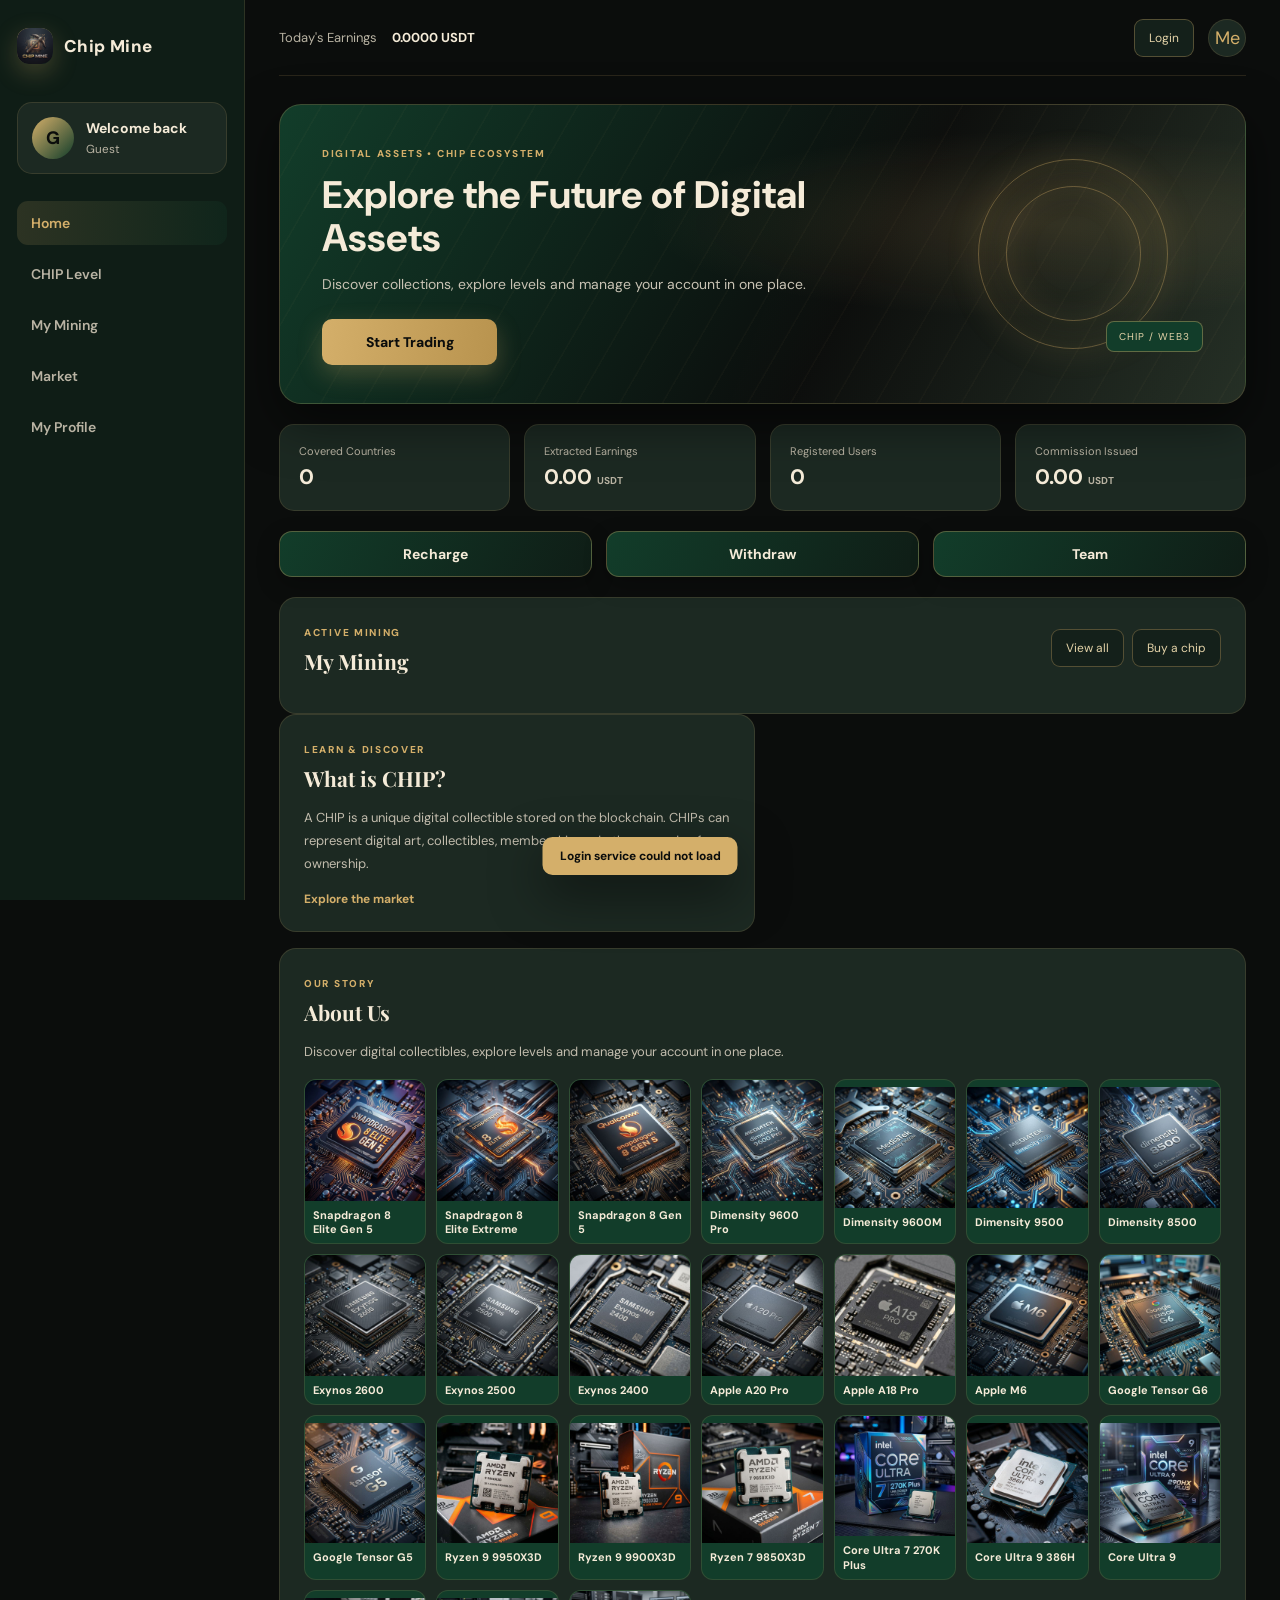
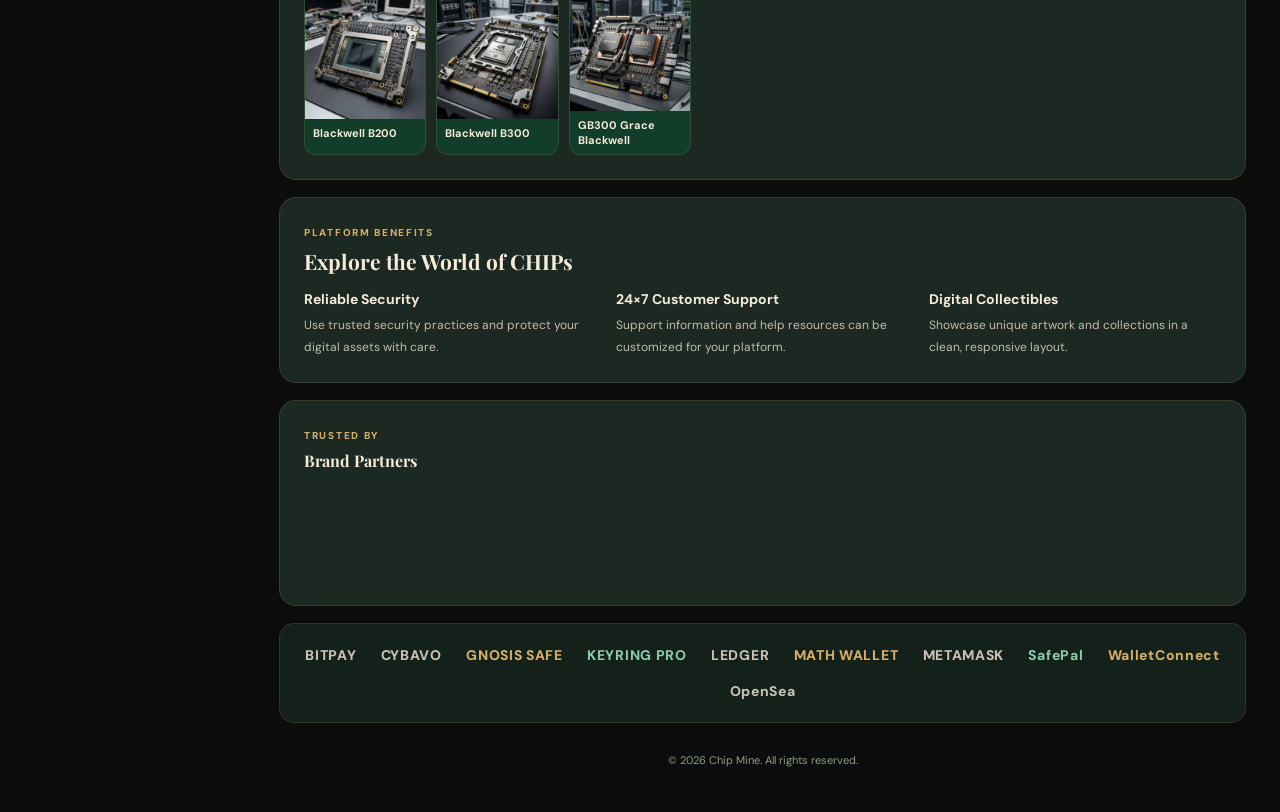
==== commit 0d18e7be: "Add files via upload" ====
--- a/index.html
+++ b/index.html
@@ -4,7 +4,7 @@
   <meta charset="UTF-8">
   <meta name="viewport" content="width=device-width, initial-scale=1.0">
   <meta name="theme-color" content="#0B0D0C">
-  <title>Chip Main — Chip Dashboard</title>
+  <title>Chip Mine — Chip Dashboard</title>
   <link rel="icon" type="image/jpeg" href="assets/logo.jpg">
   <link rel="apple-touch-icon" href="assets/logo.jpg">
   <link rel="stylesheet" href="style.css">
@@ -13,36 +13,28 @@
   <div id="loginView" class="login-screen hidden">
     <button class="theme-toggle" id="closeLogin" aria-label="Close" style="width:auto;padding:0 16px;font-size:14px;font-weight:700">Close</button>
     <div class="login-card">
-      <div class="brand-mark"><img src="assets/logo.jpg" alt="Chip Main"></div>
+      <div class="brand-mark"><img src="assets/logo.jpg" alt="Chip Mine"></div>
       <p class="eyebrow">WELCOME TO</p>
-      <h1>Chip Main</h1>
+      <h1>Chip Mine</h1>
       <p class="login-subtitle" id="authSubtitle">Sign in to continue</p>
       <p id="authMsg" class="auth-msg"></p>
-      <div class="auth-tabs"><button type="button" class="auth-tab active" data-auth="email">Email</button><button type="button" class="auth-tab" data-auth="phone">Phone</button></div>
-      <label class="field" id="refField" hidden><input id="refCode" placeholder="Referral code (required to sign up)" maxlength="12" autocapitalize="characters" autocomplete="off"></label>
       <form id="emailForm">
         <label class="field" id="nameField" hidden><input id="regName" placeholder="Your name" autocomplete="name" maxlength="40"></label>
         <label class="field"><input id="email" type="email" placeholder="Email" autocomplete="email" required></label>
         <label class="field"><input id="password" type="password" placeholder="Password" autocomplete="current-password" minlength="6" required><button type="button" class="show-pass" id="showPass">Show</button></label>
+        <label class="field" id="refField" hidden><input id="refCode" placeholder="Referral code (required to sign up)" maxlength="12" autocapitalize="characters" autocomplete="off"></label>
+        <label class="field" id="payPinField" hidden><input id="regPayPin" type="password" inputmode="numeric" maxlength="6" placeholder="Payment password (4-6 digits)" autocomplete="off"></label>
         <div class="login-options"><label><input type="checkbox" id="remember" checked> Remember Me</label><a href="#" id="forgotLink">Forgot Password?</a></div>
         <button class="login-submit" type="submit" id="emailSubmit">Login</button>
         <p class="auth-switch"><span id="switchText">New here?</span> <a href="#" id="switchMode">Create account</a></p>
       </form>
-      <form id="phoneForm" class="hidden">
-        <label class="field"><input id="phone" type="tel" placeholder="+8801XXXXXXXXX" autocomplete="tel" required></label>
-        <label class="field hidden" id="codeField"><input id="otp" inputmode="numeric" maxlength="6" placeholder="6-digit code" autocomplete="one-time-code"></label>
-        <button class="login-submit" type="submit" id="phoneSubmit">Send Code</button>
-      </form>
-      <div id="recaptcha"></div>
-      <div class="or-line"><span>OR CONTINUE WITH</span></div>
-      <div class="social-login"><button type="button" id="googleBtn" aria-label="Continue with Google" style="width:auto;padding:0 22px">G &nbsp;Google</button></div>
       <p class="login-footer">CHIPS • COMPANIES • TECH NEWS</p>
     </div>
   </div>
 
   <div id="app" class="app-shell">
     <aside class="sidebar">
-      <a class="side-brand" href="#" data-page="home"><span class="brand-icon"><img src="assets/logo.jpg" alt=""></span><span data-edit="brand">Chip Main</span></a>
+      <a class="side-brand" href="#" data-page="home"><span class="brand-icon"><img src="assets/logo.jpg" alt=""></span><span data-edit="brand">Chip Mine</span></a>
       <div class="side-user"><div class="avatar">A</div><div><b>Welcome back</b><small id="sideUser">Member</small></div></div>
       <nav class="side-nav">
         <button class="nav-link active" data-page="home">Home</button>
@@ -56,8 +48,8 @@
 
     <main class="main-area">
       <header class="topbar">
-        <div class="mobile-brand"><span class="brand-icon"><img src="assets/logo.jpg" alt=""></span><b data-edit="brand">Chip Main</b></div>
-        <div class="top-earning">Today's Earnings <strong id="topEarnings">0.0000 APT</strong></div>
+        <div class="mobile-brand"><span class="brand-icon"><img src="assets/logo.jpg" alt=""></span><b data-edit="brand">Chip Mine</b></div>
+        <div class="top-earning">Today's Earnings <strong id="topEarnings">0.0000 USDT</strong></div>
         <div class="top-actions"><button class="outline-btn" id="topLogin">Login</button><button class="outline-btn hidden" id="topLogout">Logout</button><button class="icon-btn" id="topProfile" title="Profile">Me</button></div>
       </header>
 
@@ -69,9 +61,9 @@
 
         <div class="stats-grid">
           <article class="stat-card"><div><small>Covered Countries</small><strong data-edit="countries">0</strong></div></article>
-          <article class="stat-card"><div><small>Extracted Earnings</small><strong>0.00 <small>APT</small></strong></div></article>
+          <article class="stat-card"><div><small>Extracted Earnings</small><strong>0.00 <small>USDT</small></strong></div></article>
           <article class="stat-card"><div><small>Registered Users</small><strong data-edit="registered">0</strong></div></article>
-          <article class="stat-card"><div><small>Commission Issued</small><strong>0.00 <small>APT</small></strong></div></article>
+          <article class="stat-card"><div><small>Commission Issued</small><strong>0.00 <small>USDT</small></strong></div></article>
         </div>
 
         <div class="quick-actions">
@@ -88,18 +80,24 @@
         </div>
 
         <section class="content-card feature-section"><div class="section-heading"><div><span class="eyebrow">PLATFORM BENEFITS</span><h2>Explore the World of CHIPs</h2></div></div><div class="feature-grid"><div class="feature-item"><div><h3>Reliable Security</h3><p>Use trusted security practices and protect your digital assets with care.</p></div></div><div class="feature-item"><div><h3>24×7 Customer Support</h3><p>Support information and help resources can be customized for your platform.</p></div></div><div class="feature-item"><div><h3>Digital Collectibles</h3><p>Showcase unique artwork and collections in a clean, responsive layout.</p></div></div></div></section>
+        <div class="content-card partner-card"><div class="section-heading"><div><span class="eyebrow">TRUSTED BY</span><h2>Brand Partners</h2></div></div>
+          <div class="logo-marquee"><div class="logo-track">
+            <img src="assets/logos/brand-1.jpg" alt="" loading="lazy"><img src="assets/logos/brand-2.jpg" alt="" loading="lazy"><img src="assets/logos/brand-3.jpg" alt="" loading="lazy"><img src="assets/logos/brand-4.jpg" alt="" loading="lazy"><img src="assets/logos/brand-5.jpg" alt="" loading="lazy"><img src="assets/logos/brand-6.jpg" alt="" loading="lazy"><img src="assets/logos/brand-7.jpg" alt="" loading="lazy"><img src="assets/logos/brand-8.jpg" alt="" loading="lazy"><img src="assets/logos/brand-9.jpg" alt="" loading="lazy">
+            <img src="assets/logos/brand-1.jpg" alt="" loading="lazy" aria-hidden="true"><img src="assets/logos/brand-2.jpg" alt="" loading="lazy" aria-hidden="true"><img src="assets/logos/brand-3.jpg" alt="" loading="lazy" aria-hidden="true"><img src="assets/logos/brand-4.jpg" alt="" loading="lazy" aria-hidden="true"><img src="assets/logos/brand-5.jpg" alt="" loading="lazy" aria-hidden="true"><img src="assets/logos/brand-6.jpg" alt="" loading="lazy" aria-hidden="true"><img src="assets/logos/brand-7.jpg" alt="" loading="lazy" aria-hidden="true"><img src="assets/logos/brand-8.jpg" alt="" loading="lazy" aria-hidden="true"><img src="assets/logos/brand-9.jpg" alt="" loading="lazy" aria-hidden="true">
+          </div></div>
+        </div>
         <div class="partner-strip"><span>BITPAY</span><span>CYBAVO</span><span>GNOSIS SAFE</span><span>KEYRING PRO</span><span>LEDGER</span><span>MATH WALLET</span><span>METAMASK</span><span>SafePal</span><span>WalletConnect</span><span>OpenSea</span></div>
       </section>
 
       <section class="page" id="page-levels">
         <div class="page-title"><div><span class="eyebrow">COLLECT • UPGRADE • EXPLORE</span><h1>CHIP Level</h1></div><button class="outline-btn" id="copyAccount">Copy Account ID</button></div>
-        <div class="balance-row"><div><small>Account Total</small><strong data-bind="total">0.00</strong><em>APT</em></div><div><small>Frozen Amount</small><strong data-bind="frozen">0.00</strong><em>APT</em></div><div><small>Today's Earnings</small><strong data-bind="todayEarnings">0.0000</strong><em>APT</em></div></div>
+        <div class="balance-row"><div><small>Account Total</small><strong data-bind="total">0.00</strong><em>USDT</em></div><div><small>Frozen Amount</small><strong data-bind="frozen">0.00</strong><em>USDT</em></div><div><small>Today's Earnings</small><strong data-bind="todayEarnings">0.0000</strong><em>USDT</em></div></div>
         <div class="level-list" id="levelList">
-          <article class="level-card"><div class="level-info"><h2>Level 1</h2><p>Normal • 30.00 – 499.99 APT</p><a href="#" data-level="1">Click to enter</a></div></article>
-          <article class="level-card"><div class="level-info"><h2>Level 2</h2><p>Rare • 500.00 – 4,999.99 APT</p><a href="#" data-level="2">Click to enter</a></div></article>
-          <article class="level-card"><div class="level-info"><h2>Level 3</h2><p>Epic • 5,000.00 – 49,999.99 APT</p><a href="#" data-level="3">Click to enter</a></div></article>
-          <article class="level-card"><div class="level-info"><h2>Level 4</h2><p>Mythic • 50,000.00 – 499,999.99 APT</p><a href="#" data-level="4">Click to enter</a></div></article>
-          <article class="level-card"><div class="level-info"><h2>Level 5</h2><p>Legend • 500,000.00 – 99,999,999.99 APT</p><a href="#" data-level="5">Click to enter</a></div></article>
+          <article class="level-card"><div class="level-info"><h2>Level 1</h2><p>Normal • 30.00 – 499.99 USDT</p><a href="#" data-level="1">Click to enter</a></div></article>
+          <article class="level-card"><div class="level-info"><h2>Level 2</h2><p>Rare • 500.00 – 4,999.99 USDT</p><a href="#" data-level="2">Click to enter</a></div></article>
+          <article class="level-card"><div class="level-info"><h2>Level 3</h2><p>Epic • 5,000.00 – 49,999.99 USDT</p><a href="#" data-level="3">Click to enter</a></div></article>
+          <article class="level-card"><div class="level-info"><h2>Level 4</h2><p>Mythic • 50,000.00 – 499,999.99 USDT</p><a href="#" data-level="4">Click to enter</a></div></article>
+          <article class="level-card"><div class="level-info"><h2>Level 5</h2><p>Legend • 500,000.00 – 99,999,999.99 USDT</p><a href="#" data-level="5">Click to enter</a></div></article>
         </div>
       </section>
 
@@ -135,13 +133,13 @@
         <div class="page-title"><div><span class="eyebrow">ACCOUNT ACTION</span><h1>Withdraw</h1></div></div>
         <p class="kyc-notice hidden" data-kyc-notice>Identity verification is required to recharge, withdraw, trade and use referrals. <a href="#" data-action="Verify">Verify now</a></p>
         <div class="content-card withdraw-card">
-          <div class="withdraw-balance"><small>Withdrawable (profit)</small><strong><span data-bind="withdrawable">0.00</span> <em>APT</em></strong></div>
+          <div class="withdraw-balance"><small>Withdrawable (profit)</small><strong><span data-bind="withdrawable">0.00</span> <em>USDT</em></strong></div>
           <div class="balance-row" style="margin:14px 0 4px">
-            <div><small>Recharge Amount</small><strong data-bind="recharge">0.00</strong><em>APT</em></div>
-            <div><small>Withdraw Amount</small><strong data-bind="withdrawn">0.00</strong><em>APT</em></div>
-            <div><small>Total Balance</small><strong data-bind="balance">0.00</strong><em>APT</em></div>
+            <div><small>Recharge Amount</small><strong data-bind="recharge">0.00</strong><em>USDT</em></div>
+            <div><small>Withdraw Amount</small><strong data-bind="withdrawn">0.00</strong><em>USDT</em></div>
+            <div><small>Total Balance</small><strong data-bind="balance">0.00</strong><em>USDT</em></div>
           </div>
-          <label class="form-label">Amount (APT)</label>
+          <label class="form-label">Amount (USDT)</label>
           <div class="share-pick" id="wdPresets">
             <button type="button" class="share-opt" data-wd="10">10</button>
             <button type="button" class="share-opt" data-wd="30">30</button>
@@ -170,21 +168,31 @@
         <div class="page-title"><div><span class="eyebrow">COMMUNITY</span><h1>Friends</h1></div></div>
         <p class="kyc-notice hidden" data-kyc-notice>Identity verification is required to recharge, withdraw, trade and use referrals. <a href="#" data-action="Verify">Verify now</a></p>
         <div class="content-card referral-card"><h2>Invite your friends</h2><p>Share your referral code and keep your community connected.</p><div class="referral-code"><strong id="referralCode">—</strong><button id="copyReferral">Copy</button></div></div>
-        <div class="stats-grid friends-stats"><article class="stat-card"><div><small>Total Friends</small><strong data-bind="friendCount">0</strong></div></article><article class="stat-card"><div><small>Team Revenue</small><strong><span data-bind="inviteRevenue">0.00</span> <small>APT</small></strong></div></article></div>
+        <div class="stats-grid friends-stats"><article class="stat-card"><div><small>Total Friends</small><strong data-bind="friendCount">0</strong></div></article><article class="stat-card"><div><small>Team Revenue</small><strong><span data-bind="inviteRevenue">0.00</span> <small>USDT</small></strong></div></article></div>
         <div class="content-card"><h2>My Team</h2><div id="teamList" class="req-list"></div></div>
       </section>
 
       <section class="page" id="page-profile">
         <div class="page-title"><div><span class="eyebrow">ACCOUNT CENTER</span><h1>My Profile</h1></div><button class="outline-btn" data-action="Edit Profile">Edit Profile</button></div>
-        <div class="profile-banner"><div class="profile-avatar">A</div><div><h2 id="profileName">Chip Main</h2><p>Member ID: <b id="accountId">—</b> <button class="copy-mini" id="copyId">Copy</button></p><span class="member-tag" id="memberTag">UNVERIFIED</span></div></div>
-        <div class="profile-balance"><div><small>Total Funds</small><strong><span data-bind="total">0.00</span> <em>APT</em></strong></div><div><small>Available Amount</small><strong><span data-bind="withdrawable">0.00</span> <em>APT</em></strong></div><div><small>Frozen Amount</small><strong><span data-bind="frozen">0.00</span> <em>APT</em></strong></div></div>
-        <div class="revenue-grid"><div class="revenue-card pink"><small>Total Revenue</small><strong><span data-bind="totalRevenue">0.00</span> APT</strong></div><div class="revenue-card blue"><small>Invitation Revenue</small><strong><span data-bind="inviteRevenue">0.00</span> APT</strong></div><div class="revenue-card violet"><small>Today's Earnings</small><strong><span data-bind="todayEarnings">0.0000</span> APT</strong></div><div class="revenue-card teal"><small>CHIPs are continuously earning</small><strong>0 CHIPs</strong></div></div>
+        <div class="profile-banner"><div class="profile-avatar">A</div><div><h2 id="profileName">Chip Mine</h2><p>Member ID: <b id="accountId">—</b> <button class="copy-mini" id="copyId">Copy</button></p><span class="member-tag" id="memberTag">UNVERIFIED</span></div></div>
+        <div class="profile-balance"><div><small>Total Funds</small><strong><span data-bind="total">0.00</span> <em>USDT</em></strong></div><div><small>Available Amount</small><strong><span data-bind="withdrawable">0.00</span> <em>USDT</em></strong></div><div><small>Frozen Amount</small><strong><span data-bind="frozen">0.00</span> <em>USDT</em></strong></div></div>
+        <div class="revenue-grid"><div class="revenue-card pink"><small>Total Revenue</small><strong><span data-bind="totalRevenue">0.00</span> USDT</strong></div><div class="revenue-card blue"><small>Invitation Revenue</small><strong><span data-bind="inviteRevenue">0.00</span> USDT</strong></div><div class="revenue-card violet"><small>Today's Earnings</small><strong><span data-bind="todayEarnings">0.0000</span> USDT</strong></div><div class="revenue-card teal"><small>CHIPs are continuously earning</small><strong>0 CHIPs</strong></div></div>
         <div class="profile-menu">
           <button data-action="Verify" id="verifyBtn">Verify Identity <small class="vtag none" id="verifyTag">Not verified</small></button>
           <button id="loginBtn">Login / Sign Up</button>
+          <button data-action="History">History</button>
+          <button data-action="Spin the Wheel">Spin the Wheel</button>
+          <button data-action="Sign In Task">Sign In Task</button>
+          <button data-action="Points Mall">Points Mall</button>
+          <button data-action="Announcement">Announcement</button>
+          <button data-action="Shipping Address">Shipping Address</button>
+          <button data-action="Language">Language</button>
+          <button data-action="Recommend & Share">Recommend & Share</button>
+          <button data-action="Team">Team</button>
+          <button data-action="Message">Message</button>
+          <button data-action="Change Password">Change Password</button>
+          <button data-action="Change Payment Password">Change Payment Password</button>
           <button id="logoutBtn" class="hidden">Log Out</button>
-          <button data-action="History">History</button>
-          <button data-action="Spin the Wheel">Spin the Wheel</button><button data-action="Sign In Task">Sign In Task</button><button data-action="Points Mall">Points Mall</button><button data-action="Announcement">Announcement</button><button data-action="Shipping Address">Shipping Address</button><button data-action="Language">Language</button><button data-action="Recommend & Share">Recommend & Share</button><button data-action="Team">Team</button><button data-action="Message">Message</button><button data-action="Change Password">Change Password</button><button data-action="Change Payment Password">Change Payment Password</button>
         </div>
       </section>
       <section class="page" id="page-chip">
@@ -193,7 +201,7 @@
       </section>
       <section class="page" id="page-mining">
         <div class="page-title"><div><span class="eyebrow">SHARES • MINING • PROGRESS</span><h1>My Mining</h1></div><button class="outline-btn" data-go="levels">Buy shares</button></div>
-        <div class="mine-stats stats-grid"><article class="stat-card"><div><small>Active</small><strong id="mineActive">0</strong></div></article><article class="stat-card"><div><small>Total Shares</small><strong id="mineShares">0.00</strong></div></article><article class="stat-card"><div><small>Total Profit</small><strong><span id="mineProfit">0.00</span> <small>APT</small></strong></div></article></div>
+        <div class="mine-stats stats-grid"><article class="stat-card"><div><small>Active</small><strong id="mineActive">0</strong></div></article><article class="stat-card"><div><small>Total Shares</small><strong id="mineShares">0.00</strong></div></article><article class="stat-card"><div><small>Total Profit</small><strong><span id="mineProfit">0.00</span> <small>USDT</small></strong></div></article></div>
         <div id="miningPageList" class="req-list"></div>
       </section>
       <section class="page" id="page-history">
@@ -206,7 +214,7 @@
         </div>
         <div class="content-card" style="border-radius:0 0 14px 14px"><div id="historyList" class="req-list"></div></div>
       </section>
-      <footer class="site-footer">© <span id="year"></span> <span data-edit="brand">Chip Main</span>. All rights reserved.</footer>
+      <footer class="site-footer">© <span id="year"></span> <span data-edit="brand">Chip Mine</span>. All rights reserved.</footer>
     </main>
   </div>
 
--- a/style.css
+++ b/style.css
@@ -6,7 +6,14 @@
 .stats-grid{display:grid;grid-template-columns:repeat(4,1fr);gap:14px;margin:20px 0}.stat-card{display:flex;align-items:center;gap:14px;padding:19px;background:var(--panel);border:1px solid var(--line);border-radius:15px}.stat-icon{width:42px;height:42px;border-radius:13px;display:grid;place-items:center;font-size:23px;background:#d4af6a1b;color:#D4AF6A}.stat-icon.purple{background:#123d2a66;color:#8fc9a8}.stat-icon.blue{background:#d4af6a26;color:#e0c586}.stat-icon.orange{background:#1c2922;color:#e8d3a0}.stat-card small{display:block;color:var(--muted);font-size:11px}.stat-card strong{display:block;font-size:21px;margin-top:5px;color:#F5EBD8}.stat-card strong small{display:inline;color:var(--muted);font-size:10px}
 .quick-actions{display:grid;grid-template-columns:repeat(3,1fr);gap:14px;margin-bottom:20px}.action-card{border:1px solid #d4af6a55;border-radius:13px;background:linear-gradient(115deg,#123D2A,#0F1D16);padding:13px;display:flex;align-items:center;justify-content:center;gap:10px;box-shadow:0 8px 22px #00000044;color:#F5EBD8}.action-card span{font-size:22px;color:#D4AF6A}.action-card:hover,.primary-btn:hover{filter:brightness(1.1);transform:translateY(-1px)}
 .info-grid{display:grid;grid-template-columns:1fr 1fr;gap:16px}.content-card{background:var(--panel);border:1px solid var(--line);border-radius:17px;padding:24px}.section-heading{display:flex;align-items:center;justify-content:space-between;margin-bottom:14px}.section-heading h2{font-family:'Playfair Display',serif;font-size:21px;margin:7px 0 0;color:#F5EBD8}.heading-icon{width:39px;height:39px;border-radius:12px;background:#d4af6a1a;color:#D4AF6A;display:grid;place-items:center;font-size:22px}.content-card p{color:#c2bcad;line-height:1.8;margin:0 0 13px;font-size:13px}.text-link{color:#D4AF6A;text-decoration:none;font-weight:700;font-size:12px}.mini-gallery{display:grid;grid-template-columns:repeat(4,1fr);gap:7px;margin-top:17px}.gallery-tile{height:62px;border-radius:9px;display:grid;place-items:center;font-size:10px;font-weight:800;letter-spacing:1px;background:linear-gradient(135deg,#123D2A,#D4AF6A);color:#0B0D0C}.tile-b{background:linear-gradient(135deg,#D4AF6A,#123D2A)}.tile-c{background:linear-gradient(135deg,#e8d3a0,#b8934e)}.tile-d{background:linear-gradient(135deg,#28d99b,#123D2A)}
-.feature-section{margin-top:17px}.feature-grid{display:grid;grid-template-columns:repeat(3,1fr);gap:20px}.feature-item{display:flex;gap:13px}.feature-item>span{flex:0 0 38px;height:38px;border-radius:12px;display:grid;place-items:center;background:#d4af6a1c;color:#D4AF6A;font-size:20px}.feature-item h3{margin:1px 0 7px;font-size:14px;color:#F5EBD8}.feature-item p{font-size:12px;margin:0}.partner-strip{margin-top:17px;padding:22px;background:#14201A;border:1px solid var(--line);border-radius:15px;display:flex;justify-content:space-around;align-items:center;gap:18px;flex-wrap:wrap;color:#c9c3b4;font-size:14px;font-weight:800;letter-spacing:.7px}.partner-strip span:nth-child(3n){color:#D4AF6A}.partner-strip span:nth-child(4n){color:#8fc9a8}
+.feature-section{margin-top:17px}.feature-grid{display:grid;grid-template-columns:repeat(3,1fr);gap:20px}.feature-item{display:flex;gap:13px}.feature-item>span{flex:0 0 38px;height:38px;border-radius:12px;display:grid;place-items:center;background:#d4af6a1c;color:#D4AF6A;font-size:20px}.feature-item h3{margin:1px 0 7px;font-size:14px;color:#F5EBD8}.feature-item p{font-size:12px;margin:0}.partner-card{margin-top:17px}
+.logo-marquee{overflow:hidden;padding:6px 0;-webkit-mask-image:linear-gradient(90deg,transparent,#000 8%,#000 92%,transparent);mask-image:linear-gradient(90deg,transparent,#000 8%,#000 92%,transparent)}
+.logo-track{display:flex;align-items:center;width:max-content;animation:logo-scroll 24s linear infinite}
+.logo-track img{height:84px;width:auto;margin:0 18px;flex:0 0 auto;mix-blend-mode:screen;opacity:.9}
+.logo-marquee:hover .logo-track{animation-play-state:paused}
+@keyframes logo-scroll{from{transform:translateX(0)}to{transform:translateX(-50%)}}
+.partner-card .section-heading h2{font-size:16px}.partner-card .section-heading .eyebrow{font-size:10px}
+.partner-strip{margin-top:17px;padding:22px;background:#14201A;border:1px solid var(--line);border-radius:15px;display:flex;justify-content:space-around;align-items:center;gap:18px;flex-wrap:wrap;color:#c9c3b4;font-size:14px;font-weight:800;letter-spacing:.7px}.partner-strip span:nth-child(3n){color:#D4AF6A}.partner-strip span:nth-child(4n){color:#8fc9a8}
 .page-title{display:flex;align-items:center;justify-content:space-between;margin:7px 0 22px}.page-title h1{font-family:'Playfair Display',serif;font-size:30px;margin:6px 0 0;color:#F5EBD8}.outline-btn{border:1px solid #d4af6a55;background:#14201A;color:#e4d3a8;padding:10px 14px;border-radius:9px;font-size:12px}.balance-row{display:grid;grid-template-columns:repeat(3,1fr);background:var(--panel);border:1px solid var(--line);border-radius:16px;padding:22px;margin-bottom:18px;text-align:center}.balance-row>div+div{border-left:1px solid var(--line)}.balance-row small,.profile-balance small{display:block;color:var(--muted);font-size:12px;margin-bottom:8px}.balance-row strong{font-size:22px;display:block;color:#F5EBD8}.balance-row em,.profile-balance em{font-style:normal;font-size:10px;color:#a99b7d;margin-left:4px}.level-list{display:grid;gap:13px}.level-card{display:flex;align-items:center;gap:17px;padding:15px 19px;border:1px solid #d4af6a33;border-radius:17px;background:radial-gradient(ellipse at 90% 50%,#d4af6a1a,transparent 50%),linear-gradient(115deg,#1C2922,#0F1D16);min-height:112px;position:relative;overflow:hidden}.level-card:after{content:"";position:absolute;inset:0;background:repeating-radial-gradient(ellipse at 90% 50%,transparent 0 8px,#d4af6a09 9px 10px);pointer-events:none}.level-thumb{width:75px;height:75px;border-radius:13px;display:grid;place-items:center;font-size:34px;flex:0 0 75px;background:linear-gradient(135deg,#e8d3a0,#b8934e)}.thumb-two{background:linear-gradient(135deg,#8fc9a8,#123D2A)}.thumb-three{background:linear-gradient(135deg,#e8d3a0,#123D2A)}.thumb-four{background:linear-gradient(135deg,#b8934e,#0F1D16)}.thumb-five{background:linear-gradient(135deg,#D4AF6A,#123D2A)}.level-info{position:relative;z-index:1}.level-info h2{font-family:'Playfair Display',serif;font-size:19px;margin:0 0 5px;color:#F5EBD8}.level-info p{color:#c2bcad;font-size:12px;margin:0 0 7px}.level-info a{color:#D4AF6A;text-decoration:none;font-size:11px}.level-medal{margin-left:auto;margin-right:10px;width:38px;height:38px;border:2px solid #d4af6a66;border-radius:50%;display:grid;place-items:center;color:#D4AF6A;font-size:22px;box-shadow:0 0 15px #d4af6a22;position:relative;z-index:1}
 .market-tabs{display:flex;gap:8px;border-bottom:1px solid var(--line);margin-bottom:0}.tab-btn{border:0;background:transparent;padding:14px 18px;color:#a99b7d;border-bottom:2px solid transparent}.tab-btn.selected{color:#D4AF6A;border-color:#D4AF6A}.tab-btn span{font-size:10px;background:#14201A;padding:3px 6px;border-radius:8px;margin-left:5px;color:#e4d3a8}.table-wrap{overflow-x:auto;background:#14201A;border:1px solid var(--line);border-top:0;border-radius:0 0 14px 14px}table{width:100%;border-collapse:collapse;min-width:650px}th{text-align:left;background:#1C2922;color:#e4d3a8;font-weight:500;font-size:12px;padding:14px 16px}td{padding:13px 16px;border-bottom:1px solid var(--line);font-size:12px;color:#E8E2D5}tbody tr:last-child td{border-bottom:0}.collection-cell{display:flex;align-items:center;gap:12px}.collection-art{width:44px;height:44px;border-radius:9px;display:grid;place-items:center;font-size:21px;background:linear-gradient(135deg,#123D2A,#D4AF6A)}.collection-name{font-weight:700;color:#F5EBD8}.floor-price{display:block;color:#a99b7d;font-size:11px;margin-top:4px}.favorite{border:0;background:transparent;color:#D4AF6A;font-size:12px;font-weight:700}.table-note{color:#8f9c88;font-size:11px}
 .profile-banner{display:flex;align-items:center;gap:17px;padding:22px;background:linear-gradient(110deg,#123D2A,#1C2922);border:1px solid var(--line);border-radius:17px}.profile-avatar{width:62px;height:62px;font-size:25px}.profile-banner h2{margin:0 0 7px;font-family:'Playfair Display',serif;color:#F5EBD8}.profile-banner p{margin:0 0 9px;color:#c2bcad;font-size:12px}.copy-mini{border:0;background:#D4AF6A;color:#0B0D0C;border-radius:5px;padding:4px 7px;font-size:10px;margin-left:5px}.profile-balance{display:grid;grid-template-columns:repeat(3,1fr);gap:12px;margin:15px 0}.profile-balance>div{padding:18px;background:var(--panel);border:1px solid var(--line);border-radius:13px}.profile-balance strong{font-size:18px;color:#F5EBD8}.revenue-grid{display:grid;grid-template-columns:repeat(4,1fr);gap:12px;margin-bottom:18px}.revenue-card{padding:17px;border-radius:13px;min-height:90px;display:flex;flex-direction:column;justify-content:space-between;color:#123D2A}.revenue-card small{font-size:11px}.revenue-card strong{font-size:15px}.pink{background:#e8d3a0}.blue{background:#8fc9a8}.violet{background:#D4AF6A}.teal{background:#E8E2D5}.profile-menu{background:#14201A;border:1px solid var(--line);border-radius:15px;overflow:hidden}.profile-menu button{width:100%;display:flex;align-items:center;gap:14px;text-align:left;padding:15px 18px;background:transparent;border:0;border-bottom:1px solid var(--line);color:#F5EBD8}.profile-menu button:last-child{border-bottom:0}.profile-menu button span{font-size:20px;color:#D4AF6A;width:25px}.profile-menu button b{margin-left:auto;font-size:22px;color:#a99b7d;font-weight:400}.profile-menu button:hover{background:#1C2922}.site-footer{text-align:center;color:#8f9c88;font-size:11px;padding:30px 0 10px}
@@ -15,7 +22,7 @@
 .login-screen{min-height:100vh;padding:35px 18px;display:grid;place-items:center;background:radial-gradient(circle at 15% 10%,#123D2A,transparent 30%),radial-gradient(circle at 90% 90%,#1C2922,transparent 28%),linear-gradient(135deg,#0B0D0C,#0F1D16);color:#F5EBD8;position:relative;overflow:hidden}.login-screen:before,.login-screen:after{content:"";position:absolute;width:280px;height:280px;border:2px solid #d4af6a22;border-radius:50%;box-shadow:0 10px 35px #d4af6a22;pointer-events:none}.login-screen:before{top:-150px;left:-100px}.login-screen:after{bottom:-180px;right:-110px}.theme-toggle{position:absolute;right:28px;top:25px;border:1px solid var(--line);border-radius:16px;width:48px;height:48px;background:#14201A;box-shadow:0 6px 18px #00000055;color:#D4AF6A;font-size:22px}.login-card{position:relative;z-index:1;width:min(100%,470px);padding:28px 36px 25px;text-align:center}.brand-mark{width:112px;height:112px;margin:0 auto 20px;border-radius:34px;display:grid;place-items:center;background:linear-gradient(145deg,#123D2A,#0B0D0C);border:1px solid #d4af6a55;box-shadow:0 14px 32px #00000066,inset 0 0 30px #d4af6a22;color:#D4AF6A;font-size:66px}.login-card .eyebrow{color:#D4AF6A}.login-card h1{font-size:34px;letter-spacing:-1px;margin:8px 0 4px;color:#F5EBD8}.login-subtitle{letter-spacing:4px;text-transform:uppercase;color:#a99b7d;font-size:11px;margin:0 0 30px}.field{height:58px;display:flex;align-items:center;gap:13px;padding:0 17px;margin:13px 0;border-radius:17px;background:#14201A;border:1px solid var(--line);color:#a99b7d}.field>span{font-size:22px}.field input{width:100%;border:0;outline:0;background:transparent;color:#F5EBD8;font-size:14px}.field input::placeholder{color:#8f9c88}.show-pass{border:0;background:transparent;color:#a99b7d}.login-options{display:flex;justify-content:space-between;align-items:center;font-size:11px;color:#c2bcad;margin:17px 2px 22px}.login-options a{color:#D4AF6A;text-decoration:none;font-weight:700}.login-submit{width:100%;height:59px;border:1px solid #d4af6a88;border-radius:18px;background:linear-gradient(110deg,#D4AF6A,#b8934e);color:#0B0D0C;font-size:17px;font-weight:800;box-shadow:0 12px 25px #d4af6a44}.login-submit span{float:right;font-size:22px;margin-right:12px}.or-line{display:flex;align-items:center;gap:12px;margin:27px 0;color:#8f9c88;font-size:10px;letter-spacing:3px}.or-line:before,.or-line:after{content:"";height:1px;background:#d4af6a33;flex:1}.social-login{display:flex;justify-content:center;gap:17px}.social-login button{border:1px solid var(--line);border-radius:19px;background:#14201A;color:#D4AF6A;font-weight:800}.login-footer{margin:38px 0 8px;color:#8f9c88;font-size:10px;letter-spacing:3px;font-weight:700}.demo-note{font-size:10px;color:#8f9c88}
 body.light{--bg:#F5EBD8;--panel:#E8E2D5;--panel2:#fff;--text:#123D2A;--muted:#6f7060;--line:rgba(18,61,42,.16)}body.light .sidebar{background:#E8E2D5}body.light .side-brand,body.light .nav-link{color:#123D2A}body.light .top-earning strong,body.light .stat-card strong{color:#123D2A}body.light .hero-banner,body.light .level-card{color:#F5EBD8}
 @media(max-width:1100px){.main-area{padding-left:23px;padding-right:23px}.sidebar{width:215px}.main-area{margin-left:215px}.stats-grid{grid-template-columns:repeat(2,1fr)}.revenue-grid{grid-template-columns:repeat(2,1fr)}}
-@media(max-width:720px){.sidebar{display:none}.main-area{margin:0;padding:0 15px 90px}.topbar{height:49px;margin:0 -15px 16px;padding:0 13px;background:#0F1D16;border:0;position:sticky;top:0;z-index:8}.mobile-brand{display:flex;font-size:12px;gap:7px}.mobile-brand .brand-icon{width:27px;height:27px;border-radius:9px;font-size:16px}.top-earning{font-size:10px}.top-earning strong{margin-left:5px}.top-actions{gap:6px}.demo-pill{font-size:8px;padding:5px 7px}.icon-btn{width:30px;height:30px;font-size:14px}.hero-banner{min-height:260px;padding:25px 21px;border-radius:15px}.hero-copy{max-width:100%}.hero-copy h1{font-size:27px;max-width:330px}.hero-copy p{font-size:12px;max-width:300px}.hero-art{position:absolute;right:-90px;bottom:-45px;opacity:.35}.primary-btn{padding:12px 17px;min-width:155px;font-size:12px}.stats-grid{gap:9px;margin:13px 0}.stat-card{padding:12px 10px;gap:9px;border-radius:12px}.stat-icon{width:33px;height:33px;font-size:18px;border-radius:10px}.stat-card small{font-size:9px}.stat-card strong{font-size:16px}.quick-actions{gap:8px;margin-bottom:13px}.action-card{padding:11px 5px;gap:5px;font-size:11px}.action-card span{font-size:17px}.info-grid{grid-template-columns:1fr;gap:11px}.content-card{padding:17px;border-radius:14px}.section-heading h2{font-size:18px}.content-card p{font-size:12px}.mini-gallery{gap:5px}.gallery-tile{height:54px;font-size:8px}.feature-section{margin-top:12px}.feature-grid{grid-template-columns:1fr;gap:15px}.partner-strip{padding:17px 10px;gap:14px;font-size:11px}.page-title{margin:17px 0}.page-title h1{font-size:25px}.outline-btn{font-size:10px;padding:9px}.balance-row{padding:16px 7px}.balance-row small{font-size:9px}.balance-row strong{font-size:17px}.balance-row em{font-size:8px}.level-card{padding:12px;gap:12px;min-height:92px}.level-thumb{width:58px;height:58px;flex-basis:58px;font-size:27px}.level-info h2{font-size:16px}.level-info p{font-size:10px}.level-info a{font-size:10px}.level-medal{width:30px;height:30px;margin-right:0}.market-tabs{margin:0 -15px;padding:0 15px}.tab-btn{font-size:12px;padding:13px 10px}.table-wrap{margin:0 -15px;border-radius:0}th,td{padding:12px 10px}.profile-banner{padding:16px}.profile-avatar{width:52px;height:52px}.profile-banner h2{font-size:16px}.profile-balance{gap:7px}.profile-balance>div{padding:12px 9px}.profile-balance small{font-size:9px}.profile-balance strong{font-size:13px}.revenue-grid{gap:8px}.revenue-card{min-height:78px;padding:13px}.revenue-card strong{font-size:12px}.profile-menu{margin:0 -3px}.profile-menu button{padding:14px;font-size:12px}.mobile-nav{position:fixed;bottom:0;left:0;right:0;height:66px;background:#0F1D16;border-top:1px solid #d4af6a22;display:grid;grid-template-columns:repeat(4,1fr);z-index:20;padding-bottom:env(safe-area-inset-bottom)}.mobile-nav button{border:0;background:transparent;color:#c2bcad;display:flex;flex-direction:column;align-items:center;justify-content:center;gap:2px}.mobile-nav button span{font-size:23px;line-height:1}.mobile-nav button small{font-size:9px;color:#8f9c88}.mobile-nav button.active{color:#D4AF6A}.mobile-nav button.active small{color:#D4AF6A}.site-footer{font-size:9px}.login-card{padding:22px 8px}.brand-mark{width:90px;height:90px;font-size:52px}.login-card h1{font-size:29px}}
+@media(max-width:720px){.sidebar{display:none}.main-area{margin:0;padding:0 15px 90px}.topbar{height:49px;margin:0 -15px 16px;padding:0 13px;background:#0F1D16;border:0;position:sticky;top:0;z-index:8}.mobile-brand{display:flex;font-size:12px;gap:7px}.mobile-brand .brand-icon{width:27px;height:27px;border-radius:9px;font-size:16px}.top-earning{font-size:10px}.top-earning strong{margin-left:5px}.top-actions{gap:6px}.demo-pill{font-size:8px;padding:5px 7px}.icon-btn{width:30px;height:30px;font-size:14px}.hero-banner{min-height:260px;padding:25px 21px;border-radius:15px}.hero-copy{max-width:100%}.hero-copy h1{font-size:27px;max-width:330px}.hero-copy p{font-size:12px;max-width:300px}.hero-art{position:absolute;right:-90px;bottom:-45px;opacity:.35}.primary-btn{padding:12px 17px;min-width:155px;font-size:12px}.stats-grid{gap:9px;margin:13px 0}.stat-card{padding:12px 10px;gap:9px;border-radius:12px}.stat-icon{width:33px;height:33px;font-size:18px;border-radius:10px}.stat-card small{font-size:9px}.stat-card strong{font-size:16px}.quick-actions{gap:8px;margin-bottom:13px}.action-card{padding:11px 5px;gap:5px;font-size:11px}.action-card span{font-size:17px}.info-grid{grid-template-columns:1fr;gap:11px}.content-card{padding:17px;border-radius:14px}.section-heading h2{font-size:18px}.content-card p{font-size:12px}.mini-gallery{gap:5px}.gallery-tile{height:54px;font-size:8px}.feature-section{margin-top:12px}.feature-grid{grid-template-columns:1fr;gap:15px}.logo-track img{height:58px;margin:0 10px}.partner-card .section-heading h2{font-size:15px}.partner-strip{padding:17px 10px;gap:14px;font-size:11px}.page-title{margin:17px 0}.page-title h1{font-size:25px}.outline-btn{font-size:10px;padding:9px}.balance-row{padding:16px 7px}.balance-row small{font-size:9px}.balance-row strong{font-size:17px}.balance-row em{font-size:8px}.level-card{padding:12px;gap:12px;min-height:92px}.level-thumb{width:58px;height:58px;flex-basis:58px;font-size:27px}.level-info h2{font-size:16px}.level-info p{font-size:10px}.level-info a{font-size:10px}.level-medal{width:30px;height:30px;margin-right:0}.market-tabs{margin:0 -15px;padding:0 15px}.tab-btn{font-size:12px;padding:13px 10px}.table-wrap{margin:0 -15px;border-radius:0}th,td{padding:12px 10px}.profile-banner{padding:16px}.profile-avatar{width:52px;height:52px}.profile-banner h2{font-size:16px}.profile-balance{gap:7px}.profile-balance>div{padding:12px 9px}.profile-balance small{font-size:9px}.profile-balance strong{font-size:13px}.revenue-grid{gap:8px}.revenue-card{min-height:78px;padding:13px}.revenue-card strong{font-size:12px}.profile-menu{margin:0 -3px}.profile-menu button{padding:14px;font-size:12px}.mobile-nav{position:fixed;bottom:0;left:0;right:0;height:66px;background:#0F1D16;border-top:1px solid #d4af6a22;display:grid;grid-template-columns:repeat(4,1fr);z-index:20;padding-bottom:env(safe-area-inset-bottom)}.mobile-nav button{border:0;background:transparent;color:#c2bcad;display:flex;flex-direction:column;align-items:center;justify-content:center;gap:2px}.mobile-nav button span{font-size:23px;line-height:1}.mobile-nav button small{font-size:9px;color:#8f9c88}.mobile-nav button.active{color:#D4AF6A}.mobile-nav button.active small{color:#D4AF6A}.site-footer{font-size:9px}.login-card{padding:22px 8px}.brand-mark{width:90px;height:90px;font-size:52px}.login-card h1{font-size:29px}}
 @media(max-width:380px){.top-earning{font-size:9px}.top-earning strong{font-size:9px}.stats-grid{grid-template-columns:repeat(2,1fr)}.stat-card strong{font-size:14px}.level-medal{display:none}}
 /* Chip Level + item detail */
 .level-brief{margin-bottom:16px}.level-brief-row{display:flex;gap:26px;flex-wrap:wrap;margin-bottom:14px}.level-brief-row small{display:block;color:var(--muted);font-size:11px;margin-bottom:4px}.level-brief-row strong{font-size:15px;color:#F5EBD8}.term-title{font-size:14px;margin:6px 0 8px;color:#F5EBD8;font-family:'DM Sans',sans-serif}.term-list{display:grid;gap:8px;margin:0 0 6px}.term-list>div{display:flex;justify-content:space-between;gap:12px;padding:11px 14px;background:var(--panel2);border:1px solid var(--line);border-radius:11px}.term-list span{color:var(--muted);font-size:12px}.term-list b{color:var(--gold);font-size:13px}
@@ -81,7 +88,7 @@
 
 .mobile-nav{grid-template-columns:repeat(6,minmax(0,1fr))}
 
-/* Chip Main additions */
+/* Chip Mine additions */
 #loginView{position:fixed;inset:0;z-index:100;overflow:auto}
 .gallery-tile{position:relative;overflow:hidden;padding:0}.gallery-tile img{position:absolute;inset:0;width:100%;height:100%;object-fit:cover;display:block}
 .auth-tabs{display:flex;gap:8px;margin:0 0 6px}.auth-tab{flex:1;height:40px;border:1px solid var(--line);border-radius:12px;background:#14201A;color:#a99b7d;font-weight:700;cursor:pointer}.auth-tab.active{background:#D4AF6A;color:#0B0D0C;border-color:#D4AF6A}
@@ -92,7 +99,7 @@
 .company-card img{width:100%;aspect-ratio:16/9;object-fit:cover;display:block}
 .company-card>div{padding:14px}.company-card h3{margin:0 0 4px;font-size:15px}.company-card p{margin:0 0 8px;font-size:12px;color:var(--muted);line-height:1.5}.company-card small{color:#D4AF6A;font-size:11px;line-height:1.5;display:block}
 
-/* Chip Main — features */
+/* Chip Mine — features */
 .toast{z-index:300!important}
 .mobile-nav{grid-template-columns:repeat(5,minmax(0,1fr))!important}
 .auth-msg{min-height:16px;margin:-14px 0 12px;font-size:12px;font-weight:700;color:#e07a6a}
@@ -198,6 +205,10 @@
 .share-opt:disabled{opacity:.35;cursor:not-allowed;filter:none}
 .primary-btn:disabled{opacity:.45;cursor:not-allowed;filter:none;transform:none}
 .share-opt.selected{border-color:var(--gold);background:linear-gradient(115deg,#123D2A,#0F1D16);color:var(--gold)}
+.share-input{grid-column:span 3;width:100%;padding:11px 13px;background:var(--panel2);border:1px solid var(--line);border-radius:11px;color:var(--text);font:inherit;font-weight:700;font-size:13px;outline:0;appearance:textfield}
+.share-input:focus{border-color:var(--gold)}
+.share-input::placeholder{color:#8f9c88;font-weight:600}
+.share-input::-webkit-outer-spin-button,.share-input::-webkit-inner-spin-button{-webkit-appearance:none;margin:0}
 #itemBuy:disabled{opacity:.5;cursor:not-allowed}
 @media(max-width:720px){.share-pick{grid-template-columns:repeat(4,1fr);gap:6px}.share-opt{font-size:12px;padding:10px 2px}}
 
